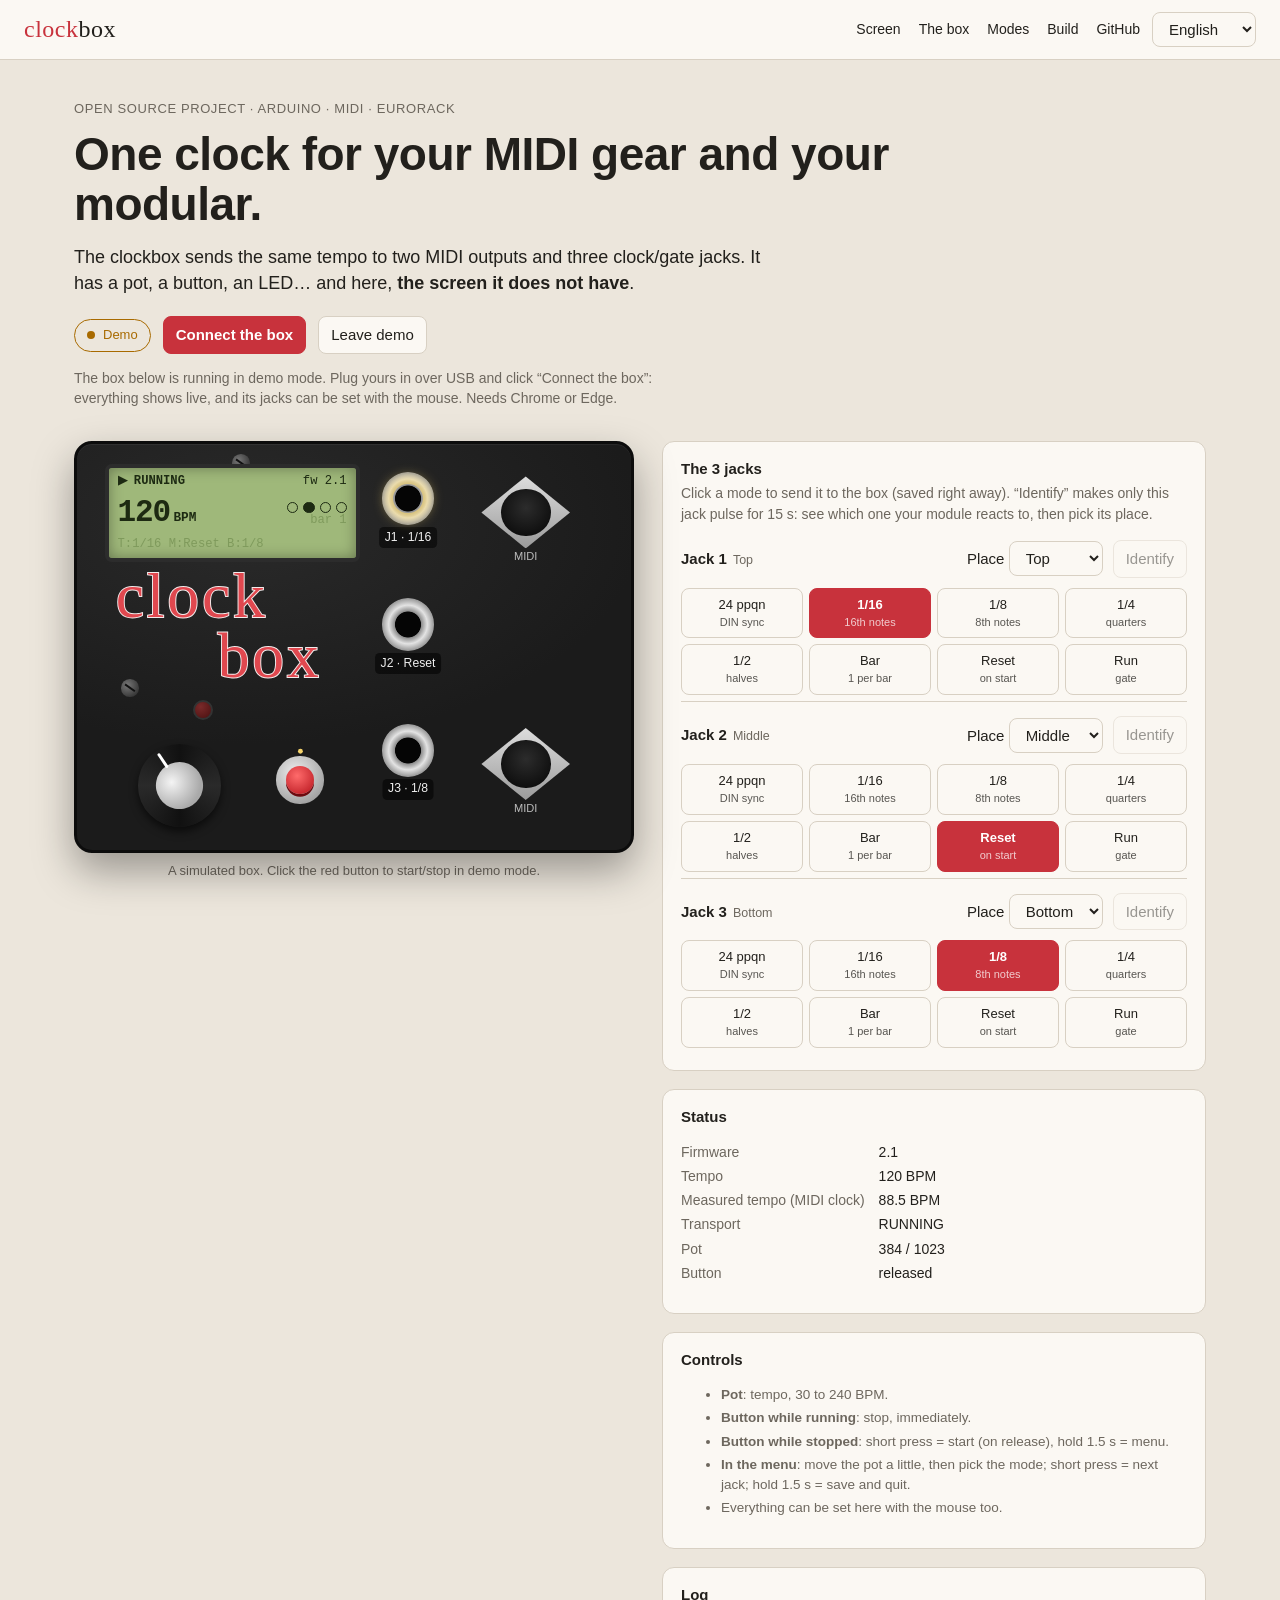
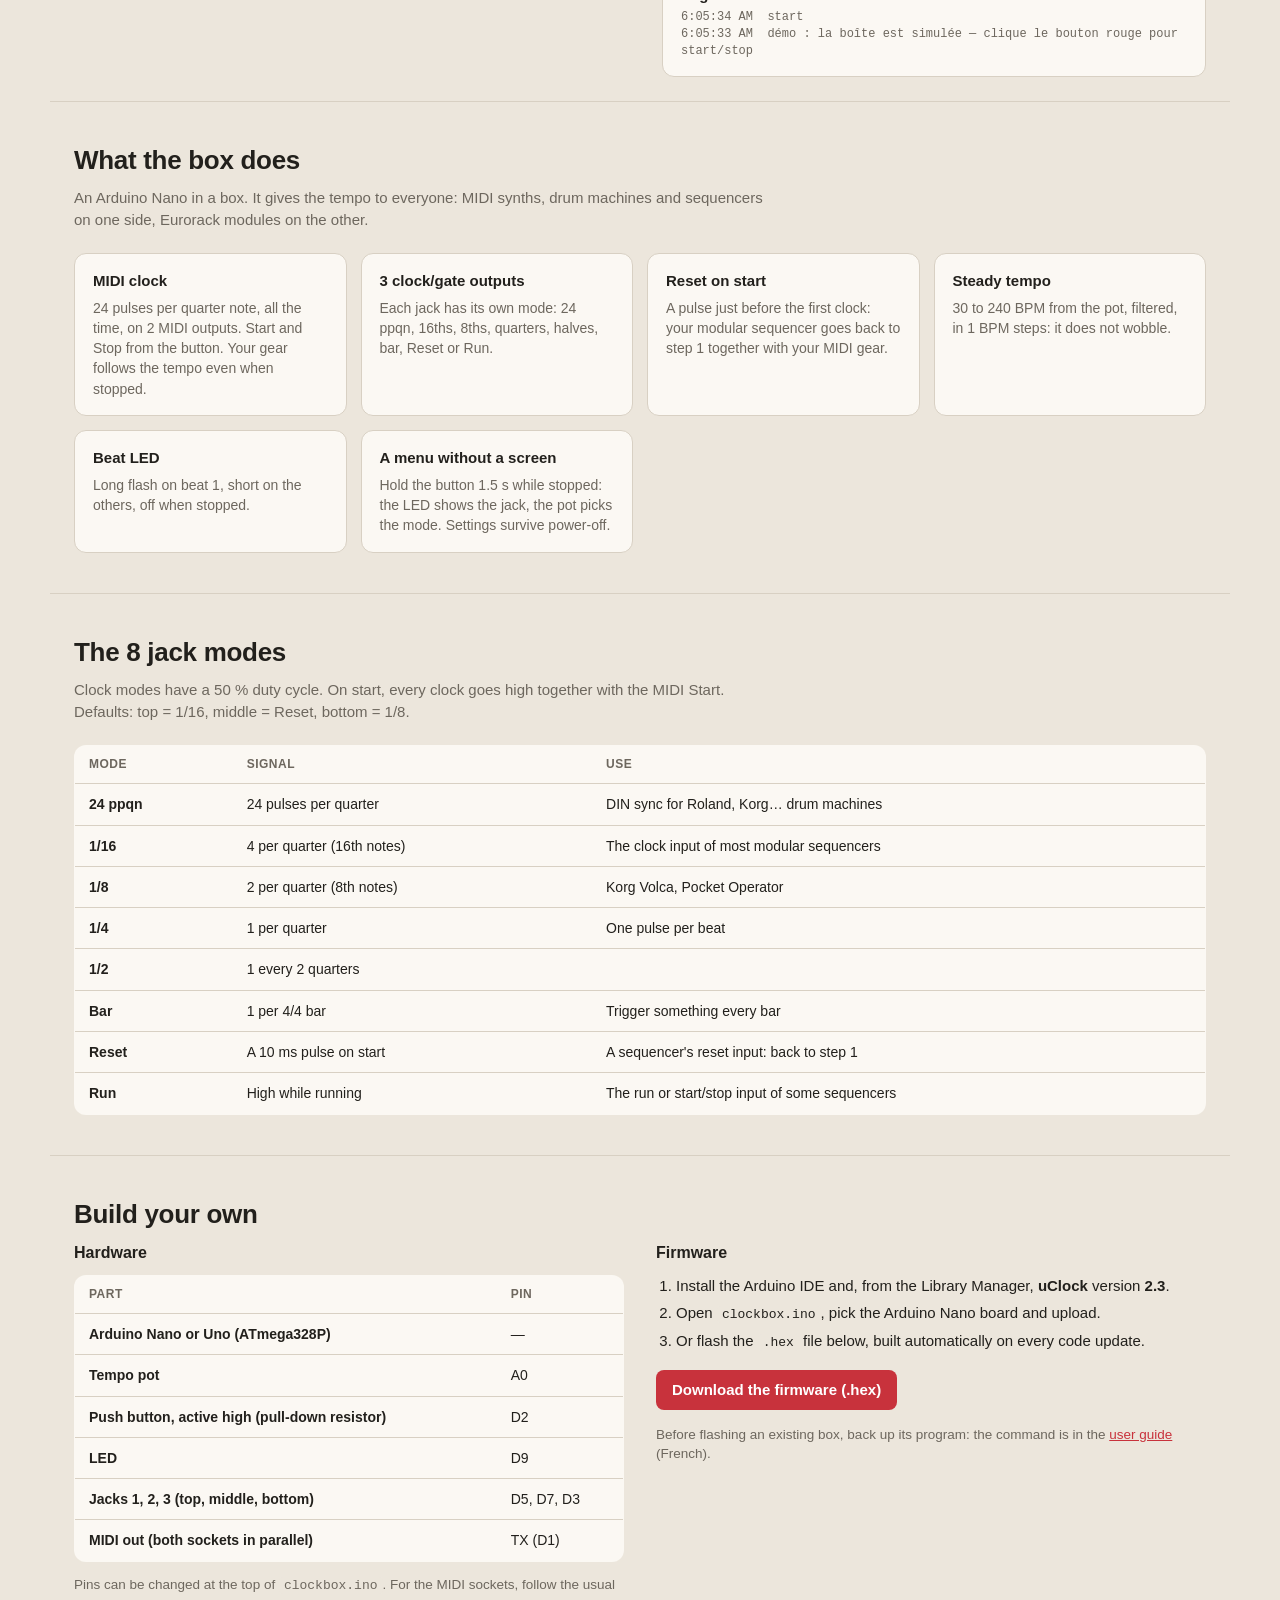
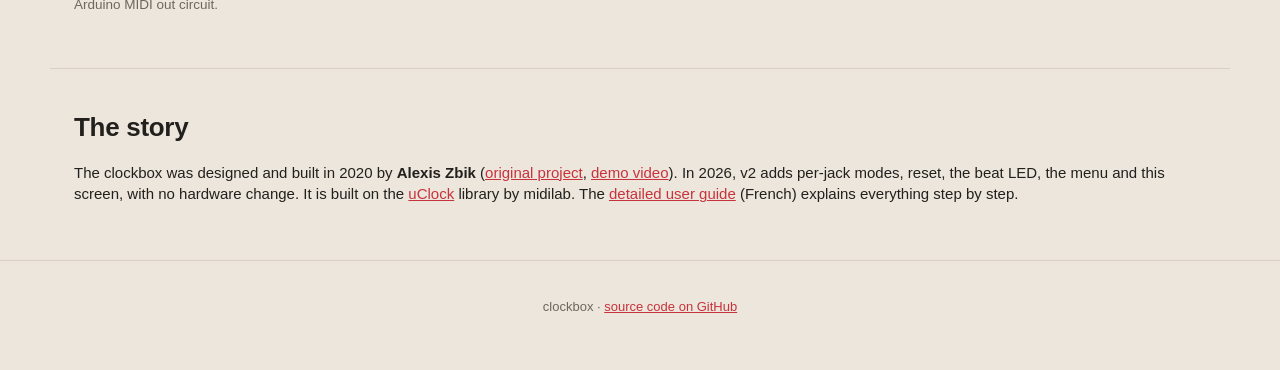
==== site/index.html @ 1b31d981 "Turn the screen into the project website (GitHub Pages) - site/: home page presenting the project wi" ====
<!doctype html>
<html lang="fr">
<head>
<meta charset="utf-8">
<meta name="viewport" content="width=device-width, initial-scale=1">
<title>clockbox — horloge MIDI et modulaire</title>
<meta name="description" content="La clockbox : une horloge Arduino open source pour synchroniser machines MIDI et synthés modulaires. Avec son écran dans le navigateur.">
<link rel="icon" href="data:image/svg+xml,%3Csvg xmlns='http://www.w3.org/2000/svg' viewBox='0 0 32 32'%3E%3Crect width='32' height='32' rx='7' fill='%231b1b1b'/%3E%3Ccircle cx='16' cy='16' r='7' fill='%23ff3b30'/%3E%3C/svg%3E">
<link rel="stylesheet" href="screen.css">
<link rel="stylesheet" href="site.css">
</head>
<body>

<header class="topbar">
  <a class="brand" href="#top">clock<span>box</span></a>
  <nav aria-label="sections">
    <a href="#screen" data-t="navScreen">L'écran</a>
    <a href="#about" data-t="navBox">La boîte</a>
    <a href="#modes" data-t="navModes">Les modes</a>
    <a href="#build" data-t="navBuild">Construire</a>
    <a href="https://github.com/Dr-John-8bits/clockbox" data-t="navCode">GitHub</a>
  </nav>
  <select id="lang" aria-label="Langue / language">
    <option value="fr">Français</option><option value="en">English</option>
  </select>
</header>

<section class="hero" id="top">
  <p class="kicker" data-t="kicker">Projet open source · Arduino · MIDI · Eurorack</p>
  <h1 data-t="heroTitle">Une horloge commune pour tes machines MIDI et ton modulaire.</h1>
  <p class="lead" data-t="heroLead"></p>
  <div class="actions">
    <span id="status" class="chip">—</span>
    <button id="connect" class="primary" data-t="connect">Connecter la boîte</button>
    <button id="demo" data-t="demo">Mode démo</button>
  </div>
  <p class="hint" data-t="heroHint"></p>
</section>

<main id="screen">
  <div id="noSerial" class="notice" hidden data-t="noSerial"></div>
  <div id="resetNote" class="notice" hidden data-t="resetNote"></div>

  <section aria-label="clockbox">
    <div class="box" id="box">
      <div class="screw" style="left:28%;top:2.5%"></div>
      <div class="screw" style="left:8%;top:58%"></div>
      <div class="lcd off" id="lcd" aria-live="polite"></div>
      <div class="title">clock<span>box</span></div>
      <div class="led" id="led" title="LED"></div>
      <div class="pot" id="pot"><div class="skirt"></div><div class="knob" id="knob"><div class="cap"></div></div><div class="hint" id="potHint"></div></div>
      <div class="btn" id="btn"><svg viewBox="0 0 40 40"><circle id="ring" cx="20" cy="20" r="18" stroke-dasharray="0 200"/></svg><i></i></div>
      <div class="jack" data-slot="0"><span class="tag"></span></div>
      <div class="jack" data-slot="1"><span class="tag"></span></div>
      <div class="jack" data-slot="2"><span class="tag"></span></div>
      <div class="din a"><div class="plate"></div><div class="hole"></div><span class="lbl">MIDI</span></div>
      <div class="din b"><div class="plate"></div><div class="hole"></div><span class="lbl">MIDI</span></div>
    </div>
    <p class="caption" data-t="boxCaption"></p>
  </section>

  <section class="panel">
    <div class="card">
      <h2 data-t="jacksTitle">Les 3 jacks</h2>
      <p data-t="jacksHelp"></p>
      <div id="jackRows"></div>
    </div>
    <div class="card">
      <h2 data-t="infoTitle">État</h2>
      <dl class="kv" id="info"></dl>
    </div>
    <div class="card">
      <h2 data-t="howTitle">Rappel des commandes</h2>
      <ul class="help" data-t="howList"></ul>
    </div>
    <div class="card">
      <h2 data-t="logTitle">Journal</h2>
      <div class="log" id="log"></div>
    </div>
  </section>
</main>

<section class="block" id="about">
  <h2 data-t="boxTitle">Ce que fait la boîte</h2>
  <p class="intro" data-t="boxIntro"></p>
  <div class="features" data-t="features"></div>
</section>

<section class="block" id="modes">
  <h2 data-t="modesTitle">Les 8 modes des jacks</h2>
  <p class="intro" data-t="modesIntro"></p>
  <div class="tablewrap"><table data-t="modesTable"></table></div>
</section>

<section class="block" id="build">
  <h2 data-t="buildTitle">Construire la tienne</h2>
  <div class="two">
    <div>
      <h3 data-t="hwTitle">Le matériel</h3>
      <div class="tablewrap"><table data-t="hwTable"></table></div>
      <p class="small" data-t="hwNote"></p>
    </div>
    <div>
      <h3 data-t="fwTitle">Le firmware</h3>
      <ol class="steps" data-t="fwSteps"></ol>
      <p><a class="button" href="firmware/clockbox.hex" download data-t="fwDownload">Télécharger le firmware (.hex)</a></p>
      <p class="small" data-t="fwNote"></p>
    </div>
  </div>
</section>

<section class="block" id="credits">
  <h2 data-t="creditsTitle">L'histoire</h2>
  <p data-t="credits"></p>
</section>

<footer class="foot">
  <p data-t="footer"></p>
</footer>

<script>
// Texts of the site around the screen (the screen's own texts are in screen.js)
window.SITE_T = {
  fr: {
    title: "clockbox — horloge MIDI et modulaire",
    navScreen: "L'écran", navBox: "La boîte", navModes: "Les modes", navBuild: "Construire", navCode: "GitHub",
    kicker: "Projet open source · Arduino · MIDI · Eurorack",
    heroTitle: "Une horloge commune pour tes machines MIDI et ton modulaire.",
    heroLead: "La clockbox envoie le même tempo à deux prises MIDI et à trois sorties clock/gate. Elle a un potard, un bouton, une LED… et ici, <b>l'écran qu'elle n'a pas</b>.",
    heroHint: "La boîte ci-dessous tourne en démo. Branche la tienne en USB et clique « Connecter la boîte » : tout s'affiche en direct, et ses jacks se règlent à la souris. Il faut Chrome ou Edge.",
    boxCaption: "Une boîte simulée. Clique le bouton rouge pour start/stop en démo.",
    boxTitle: "Ce que fait la boîte",
    boxIntro: "Un Arduino Nano dans un boîtier. Il donne le tempo à tout le monde : synthés, boîtes à rythme et séquenceurs MIDI d'un côté, modules Eurorack de l'autre.",
    features: `
      <div class="feat"><h3>Horloge MIDI</h3><p>24 impulsions par noire, en continu, sur 2 prises MIDI. Start et Stop au bouton. Tes machines suivent le tempo même à l'arrêt.</p></div>
      <div class="feat"><h3>3 sorties clock/gate</h3><p>Chaque jack a son mode : 24 ppqn, doubles croches, croches, noires, blanches, mesure, Reset ou Run.</p></div>
      <div class="feat"><h3>Reset au départ</h3><p>Une impulsion juste avant le premier coup d'horloge : ton séquenceur modulaire repart au pas 1 en même temps que tes machines MIDI.</p></div>
      <div class="feat"><h3>Tempo stable</h3><p>De 30 à 240 BPM au potard, filtré, par pas de 1 BPM : il ne tremble pas.</p></div>
      <div class="feat"><h3>LED de tempo</h3><p>Flash long sur le 1er temps, court sur les autres, éteinte à l'arrêt.</p></div>
      <div class="feat"><h3>Un menu sans écran</h3><p>Bouton tenu 1,5 s à l'arrêt : la LED indique le jack, le potard choisit le mode. Les réglages restent à l'extinction.</p></div>`,
    modesTitle: "Les 8 modes des jacks",
    modesIntro: "Les modes d'horloge ont un rapport cyclique de 50 %. Au Start, toutes les horloges montent en même temps que le Start MIDI. Réglage d'origine : haut = 1/16, milieu = Reset, bas = 1/8.",
    modesTable: `<thead><tr><th>Mode</th><th>Signal</th><th>Pour quoi faire</th></tr></thead><tbody>
      <tr><td>24 ppqn</td><td>24 impulsions par noire</td><td>Synchro DIN des boîtes à rythme Roland, Korg…</td></tr>
      <tr><td>1/16</td><td>4 par noire (doubles croches)</td><td>L'entrée clock de la plupart des séquenceurs modulaires</td></tr>
      <tr><td>1/8</td><td>2 par noire (croches)</td><td>Korg Volca, Pocket Operator</td></tr>
      <tr><td>1/4</td><td>1 par noire</td><td>Un battement par temps</td></tr>
      <tr><td>1/2</td><td>1 toutes les 2 noires</td><td></td></tr>
      <tr><td>Mesure</td><td>1 par mesure de 4 temps</td><td>Déclencher quelque chose à chaque mesure</td></tr>
      <tr><td>Reset</td><td>Une impulsion de 10 ms au Start</td><td>L'entrée reset d'un séquenceur : retour au pas 1</td></tr>
      <tr><td>Run</td><td>Haut tant que ça tourne</td><td>L'entrée run ou start/stop de certains séquenceurs</td></tr></tbody>`,
    buildTitle: "Construire la tienne",
    hwTitle: "Le matériel",
    hwTable: `<thead><tr><th>Élément</th><th>Broche</th></tr></thead><tbody>
      <tr><td>Arduino Nano ou Uno (ATmega328P)</td><td>—</td></tr>
      <tr><td>Potard de tempo</td><td>A0</td></tr>
      <tr><td>Bouton poussoir, actif à l'état haut (résistance de rappel à la masse)</td><td>D2</td></tr>
      <tr><td>LED</td><td>D9</td></tr>
      <tr><td>Jacks 1, 2, 3 (haut, milieu, bas)</td><td>D5, D7, D3</td></tr>
      <tr><td>Sortie MIDI (les 2 prises en parallèle)</td><td>TX (D1)</td></tr></tbody>`,
    hwNote: "Les broches se changent en haut de <code>clockbox.ino</code>. Pour les prises MIDI, suis le schéma classique de sortie MIDI d'un Arduino.",
    fwTitle: "Le firmware",
    fwSteps: `<li>Installe l'IDE Arduino et, dans le gestionnaire de bibliothèques, <b>uClock</b> en version <b>2.3</b>.</li>
      <li>Ouvre <code>clockbox.ino</code>, choisis la carte Arduino Nano et téléverse.</li>
      <li>Ou flashe directement le fichier <code>.hex</code> ci-dessous, compilé automatiquement à chaque mise à jour du code.</li>`,
    fwDownload: "Télécharger le firmware (.hex)",
    fwNote: "Avant de flasher une boîte existante, sauvegarde son programme : la commande est dans le <a href=\"https://github.com/Dr-John-8bits/clockbox/blob/master/MODE_D_EMPLOI.md\">mode d'emploi</a>.",
    creditsTitle: "L'histoire",
    credits: "La clockbox a été imaginée et construite en 2020 par <b>Alexis Zbik</b> (<a href=\"https://github.com/alexiszbik/clockbox\">projet original</a>, <a href=\"https://youtu.be/OYtPbgozCbE\">vidéo de présentation</a>). En 2026, la v2 ajoute les modes par jack, le reset, la LED de tempo, le menu et cet écran, sans toucher au matériel. Elle s'appuie sur la bibliothèque <a href=\"https://github.com/midilab/uClock\">uClock</a> de midilab. Le <a href=\"https://github.com/Dr-John-8bits/clockbox/blob/master/MODE_D_EMPLOI.md\">mode d'emploi détaillé</a> explique tout pas à pas.",
    footer: "clockbox · <a href=\"https://github.com/Dr-John-8bits/clockbox\">code source sur GitHub</a>",
  },
  en: {
    title: "clockbox — MIDI and modular clock",
    navScreen: "Screen", navBox: "The box", navModes: "Modes", navBuild: "Build", navCode: "GitHub",
    kicker: "Open source project · Arduino · MIDI · Eurorack",
    heroTitle: "One clock for your MIDI gear and your modular.",
    heroLead: "The clockbox sends the same tempo to two MIDI outputs and three clock/gate jacks. It has a pot, a button, an LED… and here, <b>the screen it does not have</b>.",
    heroHint: "The box below is running in demo mode. Plug yours in over USB and click “Connect the box”: everything shows live, and its jacks can be set with the mouse. Needs Chrome or Edge.",
    boxCaption: "A simulated box. Click the red button to start/stop in demo mode.",
    boxTitle: "What the box does",
    boxIntro: "An Arduino Nano in a box. It gives the tempo to everyone: MIDI synths, drum machines and sequencers on one side, Eurorack modules on the other.",
    features: `
      <div class="feat"><h3>MIDI clock</h3><p>24 pulses per quarter note, all the time, on 2 MIDI outputs. Start and Stop from the button. Your gear follows the tempo even when stopped.</p></div>
      <div class="feat"><h3>3 clock/gate outputs</h3><p>Each jack has its own mode: 24 ppqn, 16ths, 8ths, quarters, halves, bar, Reset or Run.</p></div>
      <div class="feat"><h3>Reset on start</h3><p>A pulse just before the first clock: your modular sequencer goes back to step 1 together with your MIDI gear.</p></div>
      <div class="feat"><h3>Steady tempo</h3><p>30 to 240 BPM from the pot, filtered, in 1 BPM steps: it does not wobble.</p></div>
      <div class="feat"><h3>Beat LED</h3><p>Long flash on beat 1, short on the others, off when stopped.</p></div>
      <div class="feat"><h3>A menu without a screen</h3><p>Hold the button 1.5 s while stopped: the LED shows the jack, the pot picks the mode. Settings survive power-off.</p></div>`,
    modesTitle: "The 8 jack modes",
    modesIntro: "Clock modes have a 50 % duty cycle. On start, every clock goes high together with the MIDI Start. Defaults: top = 1/16, middle = Reset, bottom = 1/8.",
    modesTable: `<thead><tr><th>Mode</th><th>Signal</th><th>Use</th></tr></thead><tbody>
      <tr><td>24 ppqn</td><td>24 pulses per quarter</td><td>DIN sync for Roland, Korg… drum machines</td></tr>
      <tr><td>1/16</td><td>4 per quarter (16th notes)</td><td>The clock input of most modular sequencers</td></tr>
      <tr><td>1/8</td><td>2 per quarter (8th notes)</td><td>Korg Volca, Pocket Operator</td></tr>
      <tr><td>1/4</td><td>1 per quarter</td><td>One pulse per beat</td></tr>
      <tr><td>1/2</td><td>1 every 2 quarters</td><td></td></tr>
      <tr><td>Bar</td><td>1 per 4/4 bar</td><td>Trigger something every bar</td></tr>
      <tr><td>Reset</td><td>A 10 ms pulse on start</td><td>A sequencer's reset input: back to step 1</td></tr>
      <tr><td>Run</td><td>High while running</td><td>The run or start/stop input of some sequencers</td></tr></tbody>`,
    buildTitle: "Build your own",
    hwTitle: "Hardware",
    hwTable: `<thead><tr><th>Part</th><th>Pin</th></tr></thead><tbody>
      <tr><td>Arduino Nano or Uno (ATmega328P)</td><td>—</td></tr>
      <tr><td>Tempo pot</td><td>A0</td></tr>
      <tr><td>Push button, active high (pull-down resistor)</td><td>D2</td></tr>
      <tr><td>LED</td><td>D9</td></tr>
      <tr><td>Jacks 1, 2, 3 (top, middle, bottom)</td><td>D5, D7, D3</td></tr>
      <tr><td>MIDI out (both sockets in parallel)</td><td>TX (D1)</td></tr></tbody>`,
    hwNote: "Pins can be changed at the top of <code>clockbox.ino</code>. For the MIDI sockets, follow the usual Arduino MIDI out circuit.",
    fwTitle: "Firmware",
    fwSteps: `<li>Install the Arduino IDE and, from the Library Manager, <b>uClock</b> version <b>2.3</b>.</li>
      <li>Open <code>clockbox.ino</code>, pick the Arduino Nano board and upload.</li>
      <li>Or flash the <code>.hex</code> file below, built automatically on every code update.</li>`,
    fwDownload: "Download the firmware (.hex)",
    fwNote: "Before flashing an existing box, back up its program: the command is in the <a href=\"https://github.com/Dr-John-8bits/clockbox/blob/master/MODE_D_EMPLOI.md\">user guide</a> (French).",
    creditsTitle: "The story",
    credits: "The clockbox was designed and built in 2020 by <b>Alexis Zbik</b> (<a href=\"https://github.com/alexiszbik/clockbox\">original project</a>, <a href=\"https://youtu.be/OYtPbgozCbE\">demo video</a>). In 2026, v2 adds per-jack modes, reset, the beat LED, the menu and this screen, with no hardware change. It is built on the <a href=\"https://github.com/midilab/uClock\">uClock</a> library by midilab. The <a href=\"https://github.com/Dr-John-8bits/clockbox/blob/master/MODE_D_EMPLOI.md\">detailed user guide</a> (French) explains everything step by step.",
    footer: "clockbox · <a href=\"https://github.com/Dr-John-8bits/clockbox\">source code on GitHub</a>",
  }
};
</script>
<script src="screen.js"></script>
</body>
</html>
---- site/screen.css ----
:root {
    --bg: #ece6dc;
    --surface: #fbf8f3;
    --text: #22201c;
    --muted: #6d675e;
    --line: #d8d0c3;
    --accent: #c8323c;
    --accent-soft: #f6dcdc;
    --ok: #2f7d4f;
    --warn: #a86a00;
    --box: #1b1b1b;
    --box-edge: #0c0c0c;
    --metal: #c9c9c9;
    --lcd-bg: #9fb87a;
    --lcd-ink: #1d2a12;
    --lcd-dim: #7f9a5c;
    --led-off: #4a1010;
    --led-on: #ff3b30;
  }
  @media (prefers-color-scheme: dark) {
    :root:not([data-theme="light"]) {
      --bg: #141414; --surface: #1e1e1e; --text: #ece9e4; --muted: #a29d94;
      --line: #34322f; --accent: #ff5a5f; --accent-soft: #3a1f21; --ok: #5cc98a; --warn: #e0a33a;
    }
  }
  :root[data-theme="dark"] {
    --bg: #141414; --surface: #1e1e1e; --text: #ece9e4; --muted: #a29d94;
    --line: #34322f; --accent: #ff5a5f; --accent-soft: #3a1f21; --ok: #5cc98a; --warn: #e0a33a;
  }
  * { box-sizing: border-box; }
  body {
    margin: 0; background: var(--bg); color: var(--text);
    font: 15px/1.45 -apple-system, BlinkMacSystemFont, "Segoe UI", Roboto, sans-serif;
  }
  header {
    display: flex; flex-wrap: wrap; align-items: center; gap: 12px;
    padding: 16px 24px; border-bottom: 1px solid var(--line); background: var(--surface);
  }
  header h1 { font-size: 18px; margin: 0 auto 0 0; letter-spacing: .2px; }
  .chip {
    display: inline-flex; align-items: center; gap: 8px; padding: 6px 12px;
    border-radius: 999px; border: 1px solid var(--line); font-size: 13px; color: var(--muted);
  }
  .chip::before { content: ""; width: 8px; height: 8px; border-radius: 50%; background: var(--muted); }
  .chip.ok { color: var(--ok); border-color: var(--ok); } .chip.ok::before { background: var(--ok); }
  .chip.wait { color: var(--warn); border-color: var(--warn); } .chip.wait::before { background: var(--warn); }
  button, select {
    font: inherit; color: inherit; background: var(--surface);
    border: 1px solid var(--line); border-radius: 8px; padding: 7px 12px; cursor: pointer;
  }
  button:hover:not(:disabled), select:hover:not(:disabled) { border-color: var(--muted); }
  button:disabled, select:disabled { opacity: .45; cursor: not-allowed; }
  button.primary { background: var(--accent); border-color: var(--accent); color: #fff; font-weight: 600; }
  button:focus-visible, select:focus-visible { outline: 2px solid var(--accent); outline-offset: 2px; }
  main {
    display: grid; grid-template-columns: minmax(0, 560px) minmax(0, 1fr); gap: 28px;
    max-width: 1180px; margin: 0 auto; padding: 24px;
  }
  @media (max-width: 920px) { main { grid-template-columns: 1fr; padding: 16px; } }
  .notice {
    grid-column: 1 / -1; padding: 12px 16px; border-radius: 10px;
    background: var(--accent-soft); border: 1px solid var(--accent); font-size: 14px;
  }
  .notice[hidden] { display: none; }

  /* ---------------------------------------------------------- the box -- */
  .box {
    position: relative; aspect-ratio: 1.36; width: 100%;
    background: radial-gradient(120% 90% at 30% 20%, #2a2a2a, var(--box) 60%);
    border-radius: 18px; border: 3px solid var(--box-edge);
    box-shadow: 0 18px 40px rgba(0,0,0,.35), inset 0 1px 0 rgba(255,255,255,.06);
    container-type: inline-size;
  }
  .screw { position: absolute; width: 3.2cqw; height: 3.2cqw; border-radius: 50%;
    background: radial-gradient(circle at 35% 35%, #777, #222); }
  .screw::after { content: ""; position: absolute; inset: 45% 15%; background: #111; transform: rotate(35deg); }
  .title {
    position: absolute; left: 7%; top: 30%; width: 46%;
    font-family: "Marker Felt", "Chalkboard SE", "Comic Sans MS", cursive;
    color: #e0484f; font-size: 11.5cqw; line-height: .95; text-align: left;
    -webkit-text-stroke: .35cqw #f2ecec; paint-order: stroke fill; letter-spacing: .5cqw;
    pointer-events: none;
  }
  .title span { display: block; padding-left: 40%; }

  .lcd {
    position: absolute; left: 5%; top: 5%; width: 46%; height: 24%;
    background: var(--lcd-bg); border-radius: 1.2cqw; border: .9cqw solid #2c2c2c;
    box-shadow: inset 0 0 2.5cqw rgba(0,0,0,.35);
    color: var(--lcd-ink); padding: 1cqw 1.6cqw;
    font-family: "SF Mono", Menlo, Consolas, monospace; font-size: 2.2cqw; line-height: 1.25;
    display: flex; flex-direction: column; justify-content: space-between; overflow: hidden;
  }
  .lcd .row { display: flex; justify-content: space-between; gap: 1cqw; white-space: nowrap; }
  .lcd .bpm { font-size: 5.6cqw; font-weight: 700; line-height: 1; letter-spacing: -.2cqw; }
  .lcd .bpm small { font-size: 2.3cqw; font-weight: 600; letter-spacing: 0; margin-left: .6cqw; }
  .lcd .dim { color: var(--lcd-dim); }
  .lcd .beats { display: flex; gap: .9cqw; align-items: center; }
  .lcd .beat { width: 2cqw; height: 2cqw; border-radius: 50%; border: .3cqw solid var(--lcd-ink); }
  .lcd .beat.on { background: var(--lcd-ink); }
  .lcd .modes { display: grid; grid-template-columns: repeat(4, 1fr); gap: .2cqw .6cqw; font-size: 1.95cqw; }
  .lcd .modes span { padding: 0 .4cqw; border-radius: .4cqw; white-space: nowrap; overflow: hidden; }
  .lcd .row span { overflow: hidden; text-overflow: ellipsis; }
  .lcd .modes span.sel { background: var(--lcd-ink); color: var(--lcd-bg); }
  .lcd .modes span.aim { outline: .3cqw dashed var(--lcd-ink); }
  .lcd .bar { height: 1cqw; background: var(--lcd-dim); border-radius: .5cqw; overflow: hidden; }
  .lcd .bar i { display: block; height: 100%; background: var(--lcd-ink); width: 0; }
  .lcd.off { background: #6e7a5e; color: #4b5640; }

  .led {
    position: absolute; left: 21%; top: 63%; width: 3.6cqw; height: 3.6cqw; border-radius: 50%;
    background: radial-gradient(circle at 35% 30%, #7a2a2a, var(--led-off)); border: .4cqw solid #333;
    transition: background 40ms, box-shadow 40ms;
  }
  .led.on { background: radial-gradient(circle at 35% 30%, #ffb0a8, var(--led-on));
    box-shadow: 0 0 3cqw 1cqw rgba(255,59,48,.55); }

  .pot { position: absolute; left: 11%; top: 74%; width: 15cqw; height: 15cqw; }
  .pot .skirt { position: absolute; inset: 0; border-radius: 50%;
    background: conic-gradient(from 0deg, #111, #2a2a2a, #111, #2a2a2a, #111); box-shadow: 0 .8cqw 1.5cqw rgba(0,0,0,.6); }
  .pot .cap { position: absolute; inset: 22%; border-radius: 50%;
    background: radial-gradient(circle at 40% 35%, #f4f4f4, #a9a9a9 70%); }
  .pot .knob { position: absolute; inset: 0; transition: transform 60ms linear; }
  .pot .knob::after { content: ""; position: absolute; left: 48%; top: 4%; width: 4%; height: 20%; background: #fff; border-radius: 1cqw; }
  .pot .hint { position: absolute; left: 50%; top: 100%; transform: translateX(-50%); margin-top: .6cqw;
    font-size: 2.2cqw; color: #f5d36b; white-space: nowrap; }

  .btn {
    position: absolute; left: 36%; top: 77%; width: 8.5cqw; height: 8.5cqw; border-radius: 50%;
    background: radial-gradient(circle at 40% 35%, #eee, #8a8a8a); display: grid; place-items: center;
  }
  .btn i { width: 60%; height: 60%; border-radius: 50%; background: radial-gradient(circle at 40% 35%, #ff6b6b, #b5121b);
    box-shadow: 0 .5cqw 0 #6d0b10; transition: transform 50ms, box-shadow 50ms; }
  .btn.down i { transform: translateY(.45cqw); box-shadow: 0 .05cqw 0 #6d0b10; }
  .btn svg { position: absolute; inset: -1.6cqw; width: calc(100% + 3.2cqw); height: calc(100% + 3.2cqw); transform: rotate(-90deg); }
  .btn svg circle { fill: none; stroke: #f5d36b; stroke-width: 3; stroke-linecap: round; }

  .jack { position: absolute; left: 55%; width: 9.5cqw; height: 9.5cqw; border-radius: 50%;
    background: radial-gradient(circle, #050505 34%, #8e8e8e 36%, #e3e3e3 52%, #9a9a9a 70%, #5a5a5a 72%); }
  .jack::after { content: ""; position: absolute; inset: 22%; border-radius: 50%; box-shadow: 0 0 0 0 transparent; transition: box-shadow 40ms; }
  .jack.on::after { box-shadow: 0 0 2.4cqw 1.1cqw rgba(245,211,107,.85); }
  .jack.ident { outline: .5cqw dashed #f5d36b; outline-offset: 1cqw; }
  .jack .tag { position: absolute; left: 50%; top: 104%; transform: translateX(-50%);
    font-size: 2.2cqw; color: #eee; background: rgba(0,0,0,.55); padding: .3cqw 1cqw; border-radius: .8cqw; white-space: nowrap; }
  .jack[data-slot="0"] { top: 7%; } .jack[data-slot="1"] { top: 38%; } .jack[data-slot="2"] { top: 69%; }

  .din { position: absolute; left: 73%; width: 16cqw; height: 13cqw; }
  .din .plate { position: absolute; inset: 0; border-radius: 50% / 50%; background: linear-gradient(#ddd, #9b9b9b); clip-path: polygon(50% 0, 100% 50%, 50% 100%, 0 50%); }
  .din .hole { position: absolute; inset: 17% 22%; border-radius: 50%; background: radial-gradient(circle at 50% 40%, #2c2c2c, #050505); }
  .din .lbl { position: absolute; left: 50%; top: 100%; transform: translateX(-50%); font-size: 2cqw; color: #bbb; white-space: nowrap; }
  .din.a { top: 8%; } .din.b { top: 70%; }
  .din.act .hole { box-shadow: 0 0 1.4cqw .3cqw rgba(120,200,255,.6); }

  /* -------------------------------------------------------- the panel -- */
  .panel { display: flex; flex-direction: column; gap: 18px; min-width: 0; }
  .card { background: var(--surface); border: 1px solid var(--line); border-radius: 12px; padding: 16px 18px; }
  .card h2 { font-size: 15px; margin: 0 0 4px; }
  .card p { margin: 0 0 12px; color: var(--muted); font-size: 14px; }
  .jackrow { border-top: 1px solid var(--line); padding: 14px 0 6px; }
  .jackrow:first-of-type { border-top: 0; padding-top: 4px; }
  .jackrow .head { display: flex; flex-wrap: wrap; align-items: center; gap: 10px; margin-bottom: 10px; }
  .jackrow .name { font-weight: 650; margin-right: auto; }
  .jackrow .name small { color: var(--muted); font-weight: 400; margin-left: 6px; }
  .seg { display: grid; grid-template-columns: repeat(4, minmax(0, 1fr)); gap: 6px; }
  .seg button { padding: 7px 4px; font-size: 13px; text-align: center; }
  .seg button[aria-pressed="true"] { background: var(--accent); border-color: var(--accent); color: #fff; font-weight: 600; }
  .seg button .d { display: block; font-size: 11px; opacity: .75; font-weight: 400; }
  .ident-on { border-color: var(--warn) !important; color: var(--warn) !important; }
  .help { font-size: 13.5px; color: var(--muted); }
  .help li { margin: 4px 0; }
  .kv { display: grid; grid-template-columns: auto 1fr; gap: 4px 14px; font-size: 14px; }
  .kv dt { color: var(--muted); } .kv dd { margin: 0; font-variant-numeric: tabular-nums; }
  .log { font: 12px/1.4 "SF Mono", Menlo, monospace; color: var(--muted); max-height: 110px; overflow: auto; white-space: pre-wrap; }
---- site/site.css ----
/* Page around the screen. Colors come from screen.css. */
html { scroll-behavior: smooth; scroll-padding-top: 72px; }
a { color: var(--accent); }
code { font: 13px "SF Mono", Menlo, Consolas, monospace; background: var(--bg); padding: 1px 5px; border-radius: 4px; }

.topbar { position: sticky; top: 0; z-index: 10; padding: 12px 24px; }
.topbar .brand {
  font-family: "Marker Felt", "Chalkboard SE", "Comic Sans MS", cursive; font-size: 24px;
  color: var(--accent); text-decoration: none; margin-right: auto; letter-spacing: .5px;
}
.topbar .brand span { color: var(--text); }
.topbar nav { display: flex; flex-wrap: wrap; gap: 4px 18px; }
.topbar nav a { color: var(--text); text-decoration: none; font-size: 14px; }
.topbar nav a:hover { color: var(--accent); }
@media (max-width: 640px) { .topbar nav { display: none; } }

.hero { max-width: 1180px; margin: 0 auto; padding: 40px 24px 8px; }
.hero .kicker { margin: 0 0 10px; font-size: 13px; letter-spacing: .6px; text-transform: uppercase; color: var(--muted); }
.hero h1 { font-size: clamp(28px, 4.2vw, 46px); line-height: 1.1; margin: 0 0 14px; max-width: 18em; letter-spacing: -.5px; }
.hero .lead { font-size: 18px; max-width: 40em; margin: 0 0 20px; }
.hero .actions { display: flex; flex-wrap: wrap; align-items: center; gap: 12px; }
.hero .hint { color: var(--muted); font-size: 14px; max-width: 46em; margin: 14px 0 0; }
@media (max-width: 920px) { .hero { padding: 28px 16px 4px; } }

.caption { color: var(--muted); font-size: 13px; text-align: center; margin: 10px 0 0; }

.block { max-width: 1180px; margin: 0 auto; padding: 40px 24px; border-top: 1px solid var(--line); }
.block h2 { font-size: 26px; margin: 0 0 8px; letter-spacing: -.3px; }
.block h3 { font-size: 16px; margin: 0 0 10px; }
.block .intro { color: var(--muted); max-width: 46em; margin: 0 0 22px; }
@media (max-width: 920px) { .block { padding: 32px 16px; } }

.features { display: grid; grid-template-columns: repeat(auto-fit, minmax(240px, 1fr)); gap: 14px; }
.feat { background: var(--surface); border: 1px solid var(--line); border-radius: 12px; padding: 16px 18px; }
.feat h3 { margin: 0 0 6px; font-size: 15px; }
.feat p { margin: 0; color: var(--muted); font-size: 14px; }

.tablewrap { overflow-x: auto; }
.block table { border-collapse: collapse; width: 100%; background: var(--surface); border: 1px solid var(--line); border-radius: 12px; overflow: hidden; font-size: 14px; }
.block th, .block td { text-align: left; padding: 10px 14px; border-bottom: 1px solid var(--line); vertical-align: top; }
.block th { font-size: 12px; text-transform: uppercase; letter-spacing: .5px; color: var(--muted); }
.block tr:last-child td { border-bottom: 0; }
.block td:first-child { font-weight: 600; white-space: nowrap; }

.two { display: grid; grid-template-columns: 1fr 1fr; gap: 32px; }
@media (max-width: 920px) { .two { grid-template-columns: 1fr; } }
.steps { padding-left: 20px; margin: 0 0 18px; }
.steps li { margin: 6px 0; }
.small { font-size: 13.5px; color: var(--muted); }
.button {
  display: inline-block; background: var(--accent); color: #fff; text-decoration: none; font-weight: 600;
  padding: 9px 16px; border-radius: 8px;
}
.button:hover { filter: brightness(1.08); }

.foot { border-top: 1px solid var(--line); text-align: center; color: var(--muted); font-size: 13px; padding: 24px 16px 40px; }
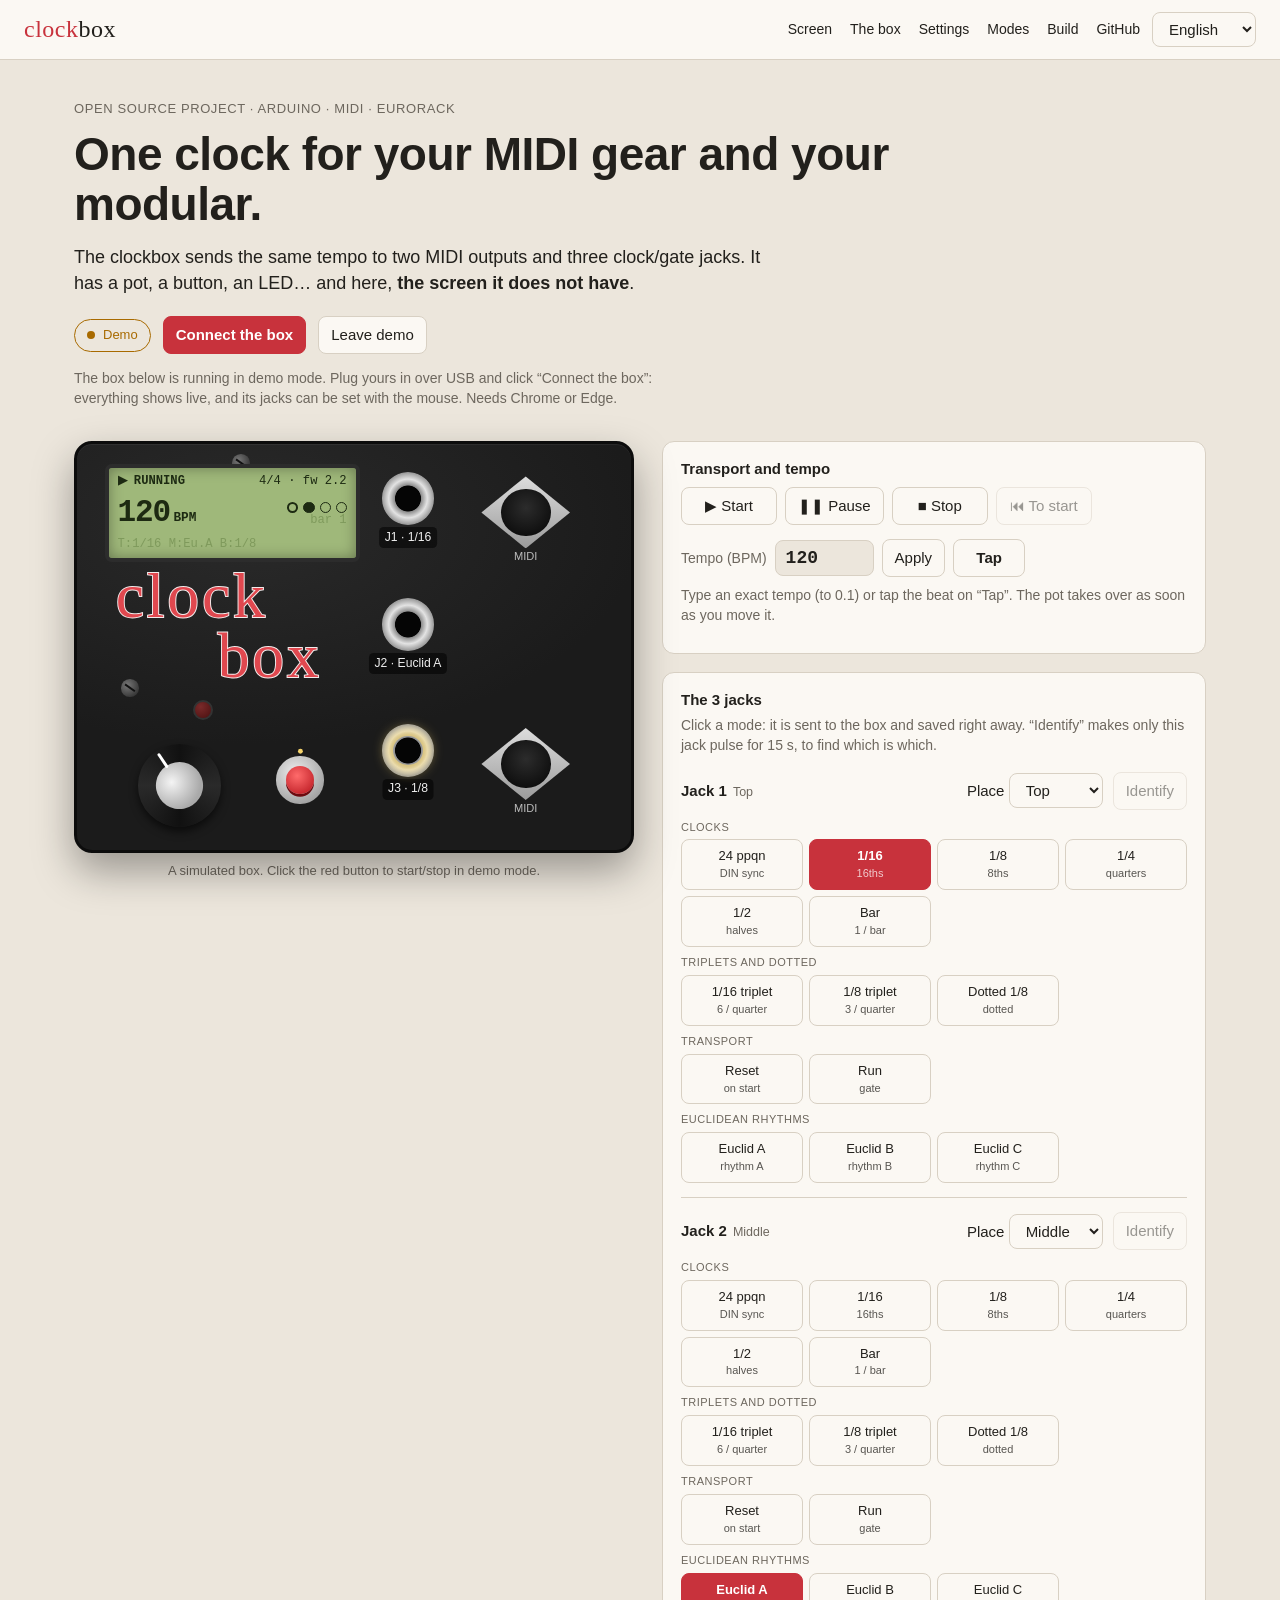
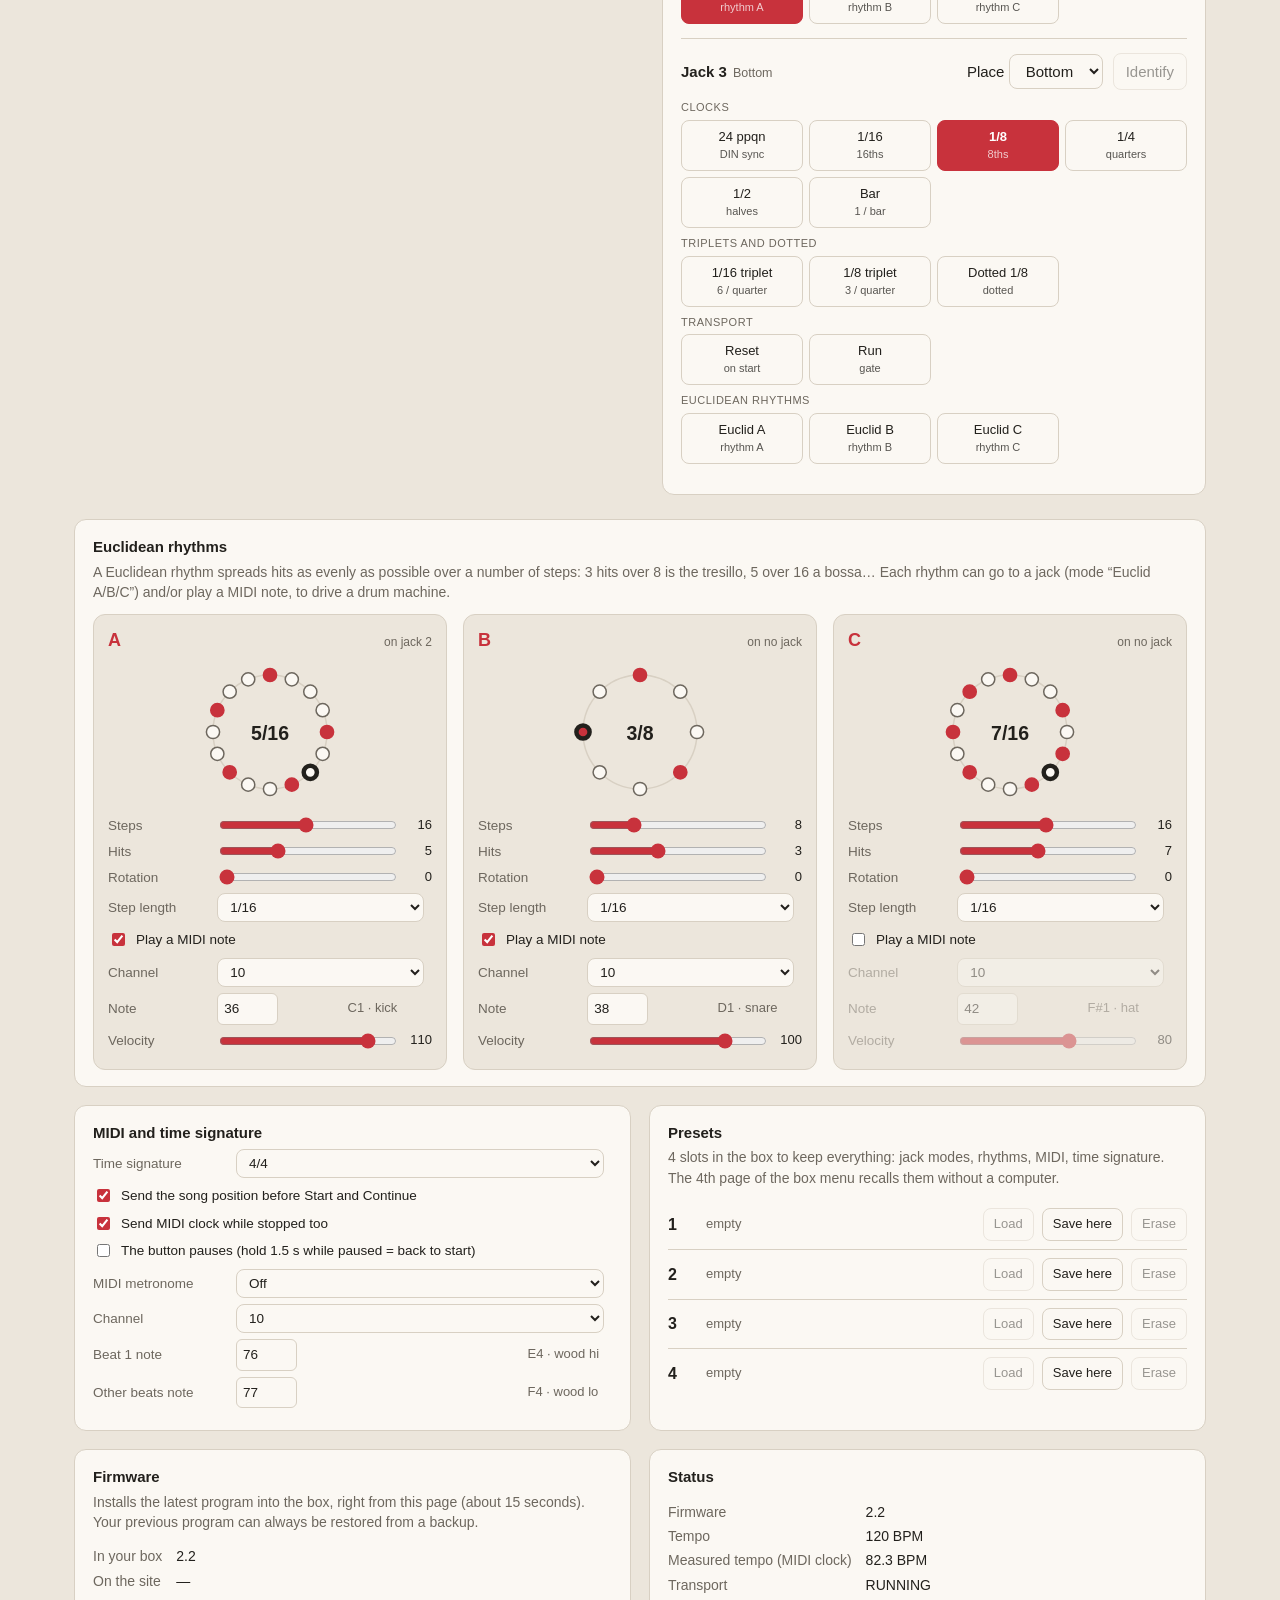
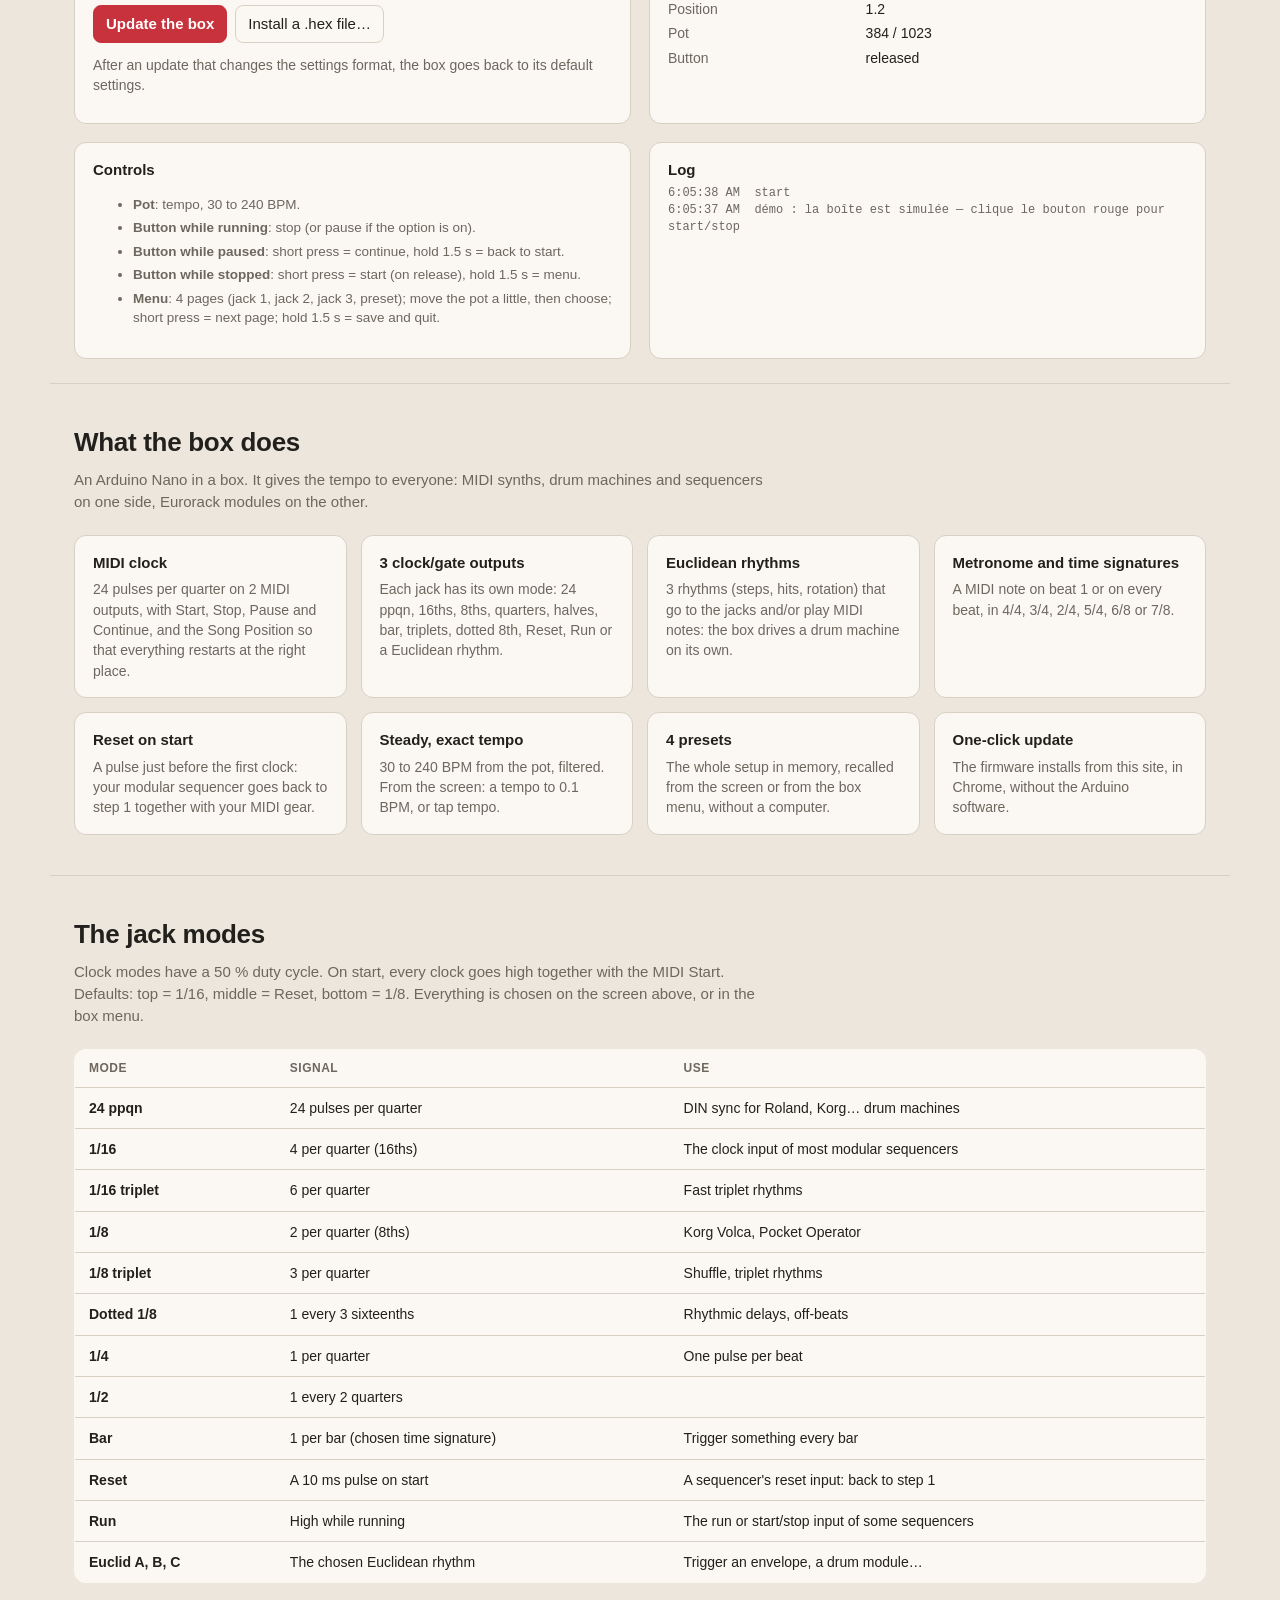
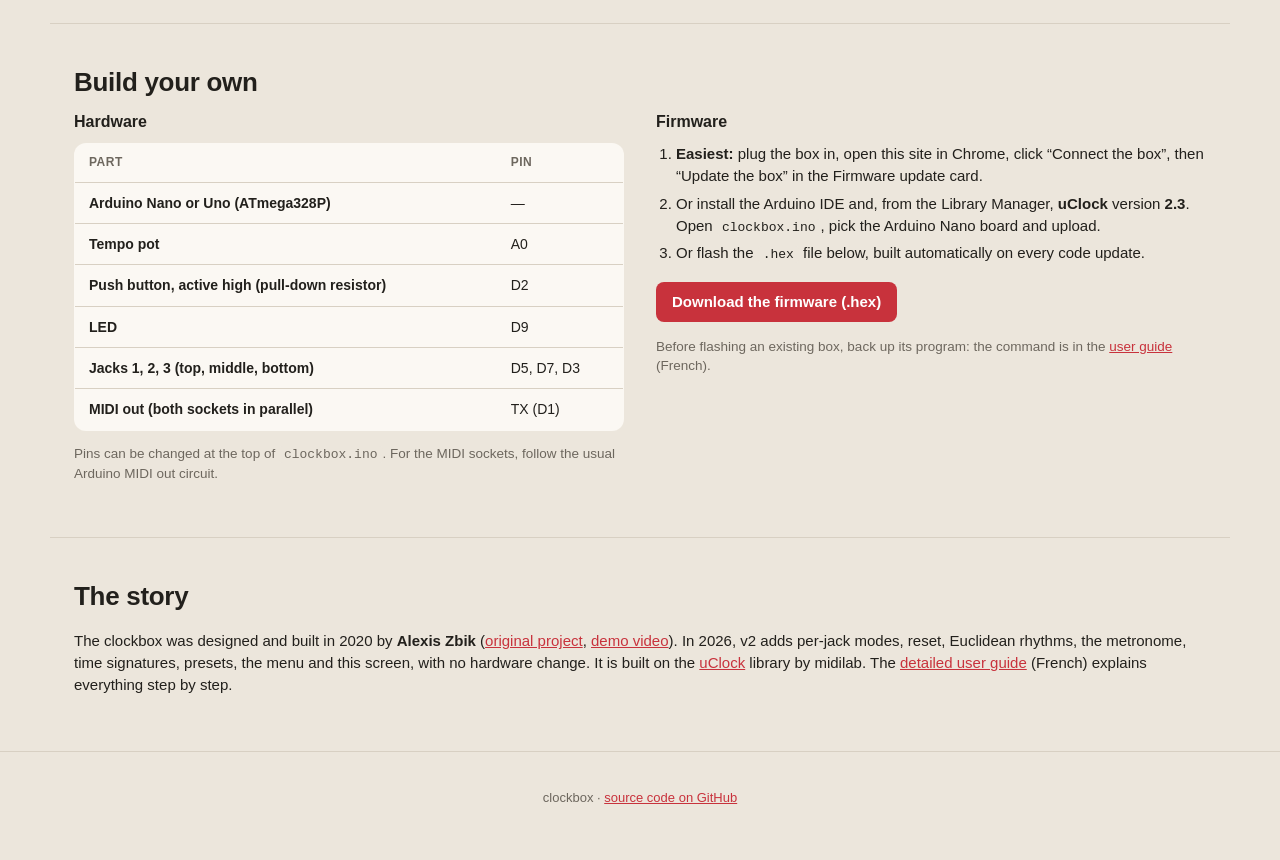
==== commit e69dd4f5: "Screen and site for firmware 2.2, firmware update from the browser - Screen: transport buttons (star" ====
--- a/site/index.html
+++ b/site/index.html
@@ -6,8 +6,8 @@
 <title>clockbox — horloge MIDI et modulaire</title>
 <meta name="description" content="La clockbox : une horloge Arduino open source pour synchroniser machines MIDI et synthés modulaires. Avec son écran dans le navigateur.">
 <link rel="icon" href="data:image/svg+xml,%3Csvg xmlns='http://www.w3.org/2000/svg' viewBox='0 0 32 32'%3E%3Crect width='32' height='32' rx='7' fill='%231b1b1b'/%3E%3Ccircle cx='16' cy='16' r='7' fill='%23ff3b30'/%3E%3C/svg%3E">
-<link rel="stylesheet" href="screen.css">
-<link rel="stylesheet" href="site.css">
+<link rel="stylesheet" href="screen.css?v=2.2">
+<link rel="stylesheet" href="site.css?v=2.2">
 </head>
 <body>
 
@@ -16,6 +16,7 @@
   <nav aria-label="sections">
     <a href="#screen" data-t="navScreen">L'écran</a>
     <a href="#about" data-t="navBox">La boîte</a>
+    <a href="#settings" data-t="navSettings">Réglages</a>
     <a href="#modes" data-t="navModes">Les modes</a>
     <a href="#build" data-t="navBuild">Construire</a>
     <a href="https://github.com/Dr-John-8bits/clockbox" data-t="navCode">GitHub</a>
@@ -61,24 +62,65 @@
 
   <section class="panel">
     <div class="card">
+      <h2 data-t="transportTitle">Transport et tempo</h2>
+      <div class="tbtns" id="transportBtns"></div>
+      <div class="tempo">
+        <label for="tempoInput" data-t="tempoLabel">Tempo (BPM)</label>
+        <input id="tempoInput" type="text" inputmode="decimal" size="6" autocomplete="off">
+        <button id="tempoSet" data-t="tempoSet">Appliquer</button>
+        <button id="tap" class="tap" data-t="tap">Tap</button>
+      </div>
+      <p class="small" data-t="tempoHelp"></p>
+    </div>
+    <div class="card">
       <h2 data-t="jacksTitle">Les 3 jacks</h2>
       <p data-t="jacksHelp"></p>
       <div id="jackRows"></div>
     </div>
-    <div class="card">
-      <h2 data-t="infoTitle">État</h2>
-      <dl class="kv" id="info"></dl>
-    </div>
-    <div class="card">
-      <h2 data-t="howTitle">Rappel des commandes</h2>
-      <ul class="help" data-t="howList"></ul>
-    </div>
-    <div class="card">
-      <h2 data-t="logTitle">Journal</h2>
-      <div class="log" id="log"></div>
-    </div>
   </section>
 </main>
+
+<section class="settings" id="settings">
+  <div id="oldFw" class="notice" hidden></div>
+  <div class="card wide needs-config">
+    <h2 data-t="euclidTitle">Rythmes euclidiens</h2>
+    <p data-t="euclidHelp"></p>
+    <div class="euclids" id="euclids"></div>
+  </div>
+  <div class="card needs-config">
+    <h2 data-t="midiTitle">MIDI et mesure</h2>
+    <div id="midiFields" class="fields"></div>
+  </div>
+  <div class="card needs-config">
+    <h2 data-t="presetsTitle">Préréglages</h2>
+    <p data-t="presetsHelp"></p>
+    <div id="presets"></div>
+  </div>
+  <div class="card">
+    <h2 data-t="fwTitle">Mise à jour du firmware</h2>
+    <p data-t="fwHelp"></p>
+    <dl class="kv" id="fwVersions"></dl>
+    <div class="fwbtns">
+      <button id="fwUpdate" class="primary" data-t="fwUpdate">Mettre à jour la boîte</button>
+      <button id="fwFileBtn" data-t="fwFile">Installer un fichier .hex…</button>
+      <input id="fwFile" type="file" accept=".hex" hidden>
+    </div>
+    <div id="fwProgress" hidden><div class="pbar"><i id="fwBar"></i></div><p class="small" id="fwMsg"></p></div>
+    <p class="small" data-t="fwSettings"></p>
+  </div>
+  <div class="card">
+    <h2 data-t="infoTitle">État</h2>
+    <dl class="kv" id="info"></dl>
+  </div>
+  <div class="card">
+    <h2 data-t="howTitle">Rappel des commandes</h2>
+    <ul class="help" data-t="howList"></ul>
+  </div>
+  <div class="card">
+    <h2 data-t="logTitle">Journal</h2>
+    <div class="log" id="log"></div>
+  </div>
+</section>
 
 <section class="block" id="about">
   <h2 data-t="boxTitle">Ce que fait la boîte</h2>
@@ -87,7 +129,7 @@
 </section>
 
 <section class="block" id="modes">
-  <h2 data-t="modesTitle">Les 8 modes des jacks</h2>
+  <h2 data-t="modesTitle">Les modes des jacks</h2>
   <p class="intro" data-t="modesIntro"></p>
   <div class="tablewrap"><table data-t="modesTable"></table></div>
 </section>
@@ -123,7 +165,7 @@
 window.SITE_T = {
   fr: {
     title: "clockbox — horloge MIDI et modulaire",
-    navScreen: "L'écran", navBox: "La boîte", navModes: "Les modes", navBuild: "Construire", navCode: "GitHub",
+    navScreen: "L'écran", navSettings: "Réglages", navBox: "La boîte", navModes: "Les modes", navBuild: "Construire", navCode: "GitHub",
     kicker: "Projet open source · Arduino · MIDI · Eurorack",
     heroTitle: "Une horloge commune pour tes machines MIDI et ton modulaire.",
     heroLead: "La clockbox envoie le même tempo à deux prises MIDI et à trois sorties clock/gate. Elle a un potard, un bouton, une LED… et ici, <b>l'écran qu'elle n'a pas</b>.",
@@ -132,23 +174,29 @@
     boxTitle: "Ce que fait la boîte",
     boxIntro: "Un Arduino Nano dans un boîtier. Il donne le tempo à tout le monde : synthés, boîtes à rythme et séquenceurs MIDI d'un côté, modules Eurorack de l'autre.",
     features: `
-      <div class="feat"><h3>Horloge MIDI</h3><p>24 impulsions par noire, en continu, sur 2 prises MIDI. Start et Stop au bouton. Tes machines suivent le tempo même à l'arrêt.</p></div>
-      <div class="feat"><h3>3 sorties clock/gate</h3><p>Chaque jack a son mode : 24 ppqn, doubles croches, croches, noires, blanches, mesure, Reset ou Run.</p></div>
+      <div class="feat"><h3>Horloge MIDI</h3><p>24 impulsions par noire sur 2 prises MIDI, avec Start, Stop, Pause et Reprendre, et la position de départ (Song Position) pour que tout reparte au bon endroit.</p></div>
+      <div class="feat"><h3>3 sorties clock/gate</h3><p>Chaque jack a son mode : 24 ppqn, doubles croches, croches, noires, blanches, mesure, triolets, croche pointée, Reset, Run ou rythme euclidien.</p></div>
+      <div class="feat"><h3>Rythmes euclidiens</h3><p>3 rythmes (pas, coups, rotation) qui sortent sur les jacks et/ou jouent des notes MIDI : la boîte pilote une boîte à rythme toute seule.</p></div>
+      <div class="feat"><h3>Métronome et mesures</h3><p>Une note MIDI sur le 1er temps ou sur chaque temps, en 4/4, 3/4, 2/4, 5/4, 6/8 ou 7/8.</p></div>
       <div class="feat"><h3>Reset au départ</h3><p>Une impulsion juste avant le premier coup d'horloge : ton séquenceur modulaire repart au pas 1 en même temps que tes machines MIDI.</p></div>
-      <div class="feat"><h3>Tempo stable</h3><p>De 30 à 240 BPM au potard, filtré, par pas de 1 BPM : il ne tremble pas.</p></div>
-      <div class="feat"><h3>LED de tempo</h3><p>Flash long sur le 1er temps, court sur les autres, éteinte à l'arrêt.</p></div>
-      <div class="feat"><h3>Un menu sans écran</h3><p>Bouton tenu 1,5 s à l'arrêt : la LED indique le jack, le potard choisit le mode. Les réglages restent à l'extinction.</p></div>`,
-    modesTitle: "Les 8 modes des jacks",
-    modesIntro: "Les modes d'horloge ont un rapport cyclique de 50 %. Au Start, toutes les horloges montent en même temps que le Start MIDI. Réglage d'origine : haut = 1/16, milieu = Reset, bas = 1/8.",
+      <div class="feat"><h3>Tempo stable et précis</h3><p>De 30 à 240 BPM au potard, filtré. Depuis l'écran : un tempo au dixième près, ou le tap tempo.</p></div>
+      <div class="feat"><h3>4 préréglages</h3><p>Toute la configuration en mémoire, rappelable depuis l'écran ou depuis le menu de la boîte, sans ordinateur.</p></div>
+      <div class="feat"><h3>Mise à jour en un clic</h3><p>Le firmware s'installe depuis ce site, dans Chrome, sans logiciel Arduino.</p></div>`,
+    modesTitle: "Les modes des jacks",
+    modesIntro: "Les modes d'horloge ont un rapport cyclique de 50 %. Au Start, toutes les horloges montent en même temps que le Start MIDI. Réglage d'origine : haut = 1/16, milieu = Reset, bas = 1/8. Tout se choisit sur l'écran ci-dessus, ou dans le menu de la boîte.",
     modesTable: `<thead><tr><th>Mode</th><th>Signal</th><th>Pour quoi faire</th></tr></thead><tbody>
       <tr><td>24 ppqn</td><td>24 impulsions par noire</td><td>Synchro DIN des boîtes à rythme Roland, Korg…</td></tr>
       <tr><td>1/16</td><td>4 par noire (doubles croches)</td><td>L'entrée clock de la plupart des séquenceurs modulaires</td></tr>
+      <tr><td>1/16 triolet</td><td>6 par noire</td><td>Rythmes ternaires rapides</td></tr>
       <tr><td>1/8</td><td>2 par noire (croches)</td><td>Korg Volca, Pocket Operator</td></tr>
+      <tr><td>1/8 triolet</td><td>3 par noire</td><td>Shuffle, rythmes ternaires</td></tr>
+      <tr><td>1/8 pointée</td><td>1 toutes les 3 doubles croches</td><td>Délais rythmiques, contretemps</td></tr>
       <tr><td>1/4</td><td>1 par noire</td><td>Un battement par temps</td></tr>
       <tr><td>1/2</td><td>1 toutes les 2 noires</td><td></td></tr>
-      <tr><td>Mesure</td><td>1 par mesure de 4 temps</td><td>Déclencher quelque chose à chaque mesure</td></tr>
+      <tr><td>Mesure</td><td>1 par mesure (selon la mesure choisie)</td><td>Déclencher quelque chose à chaque mesure</td></tr>
       <tr><td>Reset</td><td>Une impulsion de 10 ms au Start</td><td>L'entrée reset d'un séquenceur : retour au pas 1</td></tr>
-      <tr><td>Run</td><td>Haut tant que ça tourne</td><td>L'entrée run ou start/stop de certains séquenceurs</td></tr></tbody>`,
+      <tr><td>Run</td><td>Haut tant que ça tourne</td><td>L'entrée run ou start/stop de certains séquenceurs</td></tr>
+      <tr><td>Euclide A, B, C</td><td>Le rythme euclidien choisi</td><td>Déclencher une enveloppe, un module de percussion…</td></tr></tbody>`,
     buildTitle: "Construire la tienne",
     hwTitle: "Le matériel",
     hwTable: `<thead><tr><th>Élément</th><th>Broche</th></tr></thead><tbody>
@@ -160,18 +208,18 @@
       <tr><td>Sortie MIDI (les 2 prises en parallèle)</td><td>TX (D1)</td></tr></tbody>`,
     hwNote: "Les broches se changent en haut de <code>clockbox.ino</code>. Pour les prises MIDI, suis le schéma classique de sortie MIDI d'un Arduino.",
     fwTitle: "Le firmware",
-    fwSteps: `<li>Installe l'IDE Arduino et, dans le gestionnaire de bibliothèques, <b>uClock</b> en version <b>2.3</b>.</li>
-      <li>Ouvre <code>clockbox.ino</code>, choisis la carte Arduino Nano et téléverse.</li>
-      <li>Ou flashe directement le fichier <code>.hex</code> ci-dessous, compilé automatiquement à chaque mise à jour du code.</li>`,
+    fwSteps: `<li><b>Le plus simple :</b> branche la boîte, ouvre ce site dans Chrome, clique « Connecter la boîte » puis « Mettre à jour la boîte » dans la carte Mise à jour du firmware.</li>
+      <li>Ou installe l'IDE Arduino et, dans le gestionnaire de bibliothèques, <b>uClock</b> en version <b>2.3</b>. Ouvre <code>clockbox.ino</code>, choisis la carte Arduino Nano et téléverse.</li>
+      <li>Ou flashe le fichier <code>.hex</code> ci-dessous, compilé automatiquement à chaque mise à jour du code.</li>`,
     fwDownload: "Télécharger le firmware (.hex)",
     fwNote: "Avant de flasher une boîte existante, sauvegarde son programme : la commande est dans le <a href=\"https://github.com/Dr-John-8bits/clockbox/blob/master/MODE_D_EMPLOI.md\">mode d'emploi</a>.",
     creditsTitle: "L'histoire",
-    credits: "La clockbox a été imaginée et construite en 2020 par <b>Alexis Zbik</b> (<a href=\"https://github.com/alexiszbik/clockbox\">projet original</a>, <a href=\"https://youtu.be/OYtPbgozCbE\">vidéo de présentation</a>). En 2026, la v2 ajoute les modes par jack, le reset, la LED de tempo, le menu et cet écran, sans toucher au matériel. Elle s'appuie sur la bibliothèque <a href=\"https://github.com/midilab/uClock\">uClock</a> de midilab. Le <a href=\"https://github.com/Dr-John-8bits/clockbox/blob/master/MODE_D_EMPLOI.md\">mode d'emploi détaillé</a> explique tout pas à pas.",
+    credits: "La clockbox a été imaginée et construite en 2020 par <b>Alexis Zbik</b> (<a href=\"https://github.com/alexiszbik/clockbox\">projet original</a>, <a href=\"https://youtu.be/OYtPbgozCbE\">vidéo de présentation</a>). En 2026, la v2 ajoute les modes par jack, le reset, les rythmes euclidiens, le métronome, les mesures, les préréglages, le menu et cet écran, sans toucher au matériel. Elle s'appuie sur la bibliothèque <a href=\"https://github.com/midilab/uClock\">uClock</a> de midilab. Le <a href=\"https://github.com/Dr-John-8bits/clockbox/blob/master/MODE_D_EMPLOI.md\">mode d'emploi détaillé</a> explique tout pas à pas.",
     footer: "clockbox · <a href=\"https://github.com/Dr-John-8bits/clockbox\">code source sur GitHub</a>",
   },
   en: {
     title: "clockbox — MIDI and modular clock",
-    navScreen: "Screen", navBox: "The box", navModes: "Modes", navBuild: "Build", navCode: "GitHub",
+    navScreen: "Screen", navSettings: "Settings", navBox: "The box", navModes: "Modes", navBuild: "Build", navCode: "GitHub",
     kicker: "Open source project · Arduino · MIDI · Eurorack",
     heroTitle: "One clock for your MIDI gear and your modular.",
     heroLead: "The clockbox sends the same tempo to two MIDI outputs and three clock/gate jacks. It has a pot, a button, an LED… and here, <b>the screen it does not have</b>.",
@@ -180,23 +228,29 @@
     boxTitle: "What the box does",
     boxIntro: "An Arduino Nano in a box. It gives the tempo to everyone: MIDI synths, drum machines and sequencers on one side, Eurorack modules on the other.",
     features: `
-      <div class="feat"><h3>MIDI clock</h3><p>24 pulses per quarter note, all the time, on 2 MIDI outputs. Start and Stop from the button. Your gear follows the tempo even when stopped.</p></div>
-      <div class="feat"><h3>3 clock/gate outputs</h3><p>Each jack has its own mode: 24 ppqn, 16ths, 8ths, quarters, halves, bar, Reset or Run.</p></div>
+      <div class="feat"><h3>MIDI clock</h3><p>24 pulses per quarter on 2 MIDI outputs, with Start, Stop, Pause and Continue, and the Song Position so that everything restarts at the right place.</p></div>
+      <div class="feat"><h3>3 clock/gate outputs</h3><p>Each jack has its own mode: 24 ppqn, 16ths, 8ths, quarters, halves, bar, triplets, dotted 8th, Reset, Run or a Euclidean rhythm.</p></div>
+      <div class="feat"><h3>Euclidean rhythms</h3><p>3 rhythms (steps, hits, rotation) that go to the jacks and/or play MIDI notes: the box drives a drum machine on its own.</p></div>
+      <div class="feat"><h3>Metronome and time signatures</h3><p>A MIDI note on beat 1 or on every beat, in 4/4, 3/4, 2/4, 5/4, 6/8 or 7/8.</p></div>
       <div class="feat"><h3>Reset on start</h3><p>A pulse just before the first clock: your modular sequencer goes back to step 1 together with your MIDI gear.</p></div>
-      <div class="feat"><h3>Steady tempo</h3><p>30 to 240 BPM from the pot, filtered, in 1 BPM steps: it does not wobble.</p></div>
-      <div class="feat"><h3>Beat LED</h3><p>Long flash on beat 1, short on the others, off when stopped.</p></div>
-      <div class="feat"><h3>A menu without a screen</h3><p>Hold the button 1.5 s while stopped: the LED shows the jack, the pot picks the mode. Settings survive power-off.</p></div>`,
-    modesTitle: "The 8 jack modes",
-    modesIntro: "Clock modes have a 50 % duty cycle. On start, every clock goes high together with the MIDI Start. Defaults: top = 1/16, middle = Reset, bottom = 1/8.",
+      <div class="feat"><h3>Steady, exact tempo</h3><p>30 to 240 BPM from the pot, filtered. From the screen: a tempo to 0.1 BPM, or tap tempo.</p></div>
+      <div class="feat"><h3>4 presets</h3><p>The whole setup in memory, recalled from the screen or from the box menu, without a computer.</p></div>
+      <div class="feat"><h3>One-click update</h3><p>The firmware installs from this site, in Chrome, without the Arduino software.</p></div>`,
+    modesTitle: "The jack modes",
+    modesIntro: "Clock modes have a 50 % duty cycle. On start, every clock goes high together with the MIDI Start. Defaults: top = 1/16, middle = Reset, bottom = 1/8. Everything is chosen on the screen above, or in the box menu.",
     modesTable: `<thead><tr><th>Mode</th><th>Signal</th><th>Use</th></tr></thead><tbody>
       <tr><td>24 ppqn</td><td>24 pulses per quarter</td><td>DIN sync for Roland, Korg… drum machines</td></tr>
-      <tr><td>1/16</td><td>4 per quarter (16th notes)</td><td>The clock input of most modular sequencers</td></tr>
-      <tr><td>1/8</td><td>2 per quarter (8th notes)</td><td>Korg Volca, Pocket Operator</td></tr>
+      <tr><td>1/16</td><td>4 per quarter (16ths)</td><td>The clock input of most modular sequencers</td></tr>
+      <tr><td>1/16 triplet</td><td>6 per quarter</td><td>Fast triplet rhythms</td></tr>
+      <tr><td>1/8</td><td>2 per quarter (8ths)</td><td>Korg Volca, Pocket Operator</td></tr>
+      <tr><td>1/8 triplet</td><td>3 per quarter</td><td>Shuffle, triplet rhythms</td></tr>
+      <tr><td>Dotted 1/8</td><td>1 every 3 sixteenths</td><td>Rhythmic delays, off-beats</td></tr>
       <tr><td>1/4</td><td>1 per quarter</td><td>One pulse per beat</td></tr>
       <tr><td>1/2</td><td>1 every 2 quarters</td><td></td></tr>
-      <tr><td>Bar</td><td>1 per 4/4 bar</td><td>Trigger something every bar</td></tr>
+      <tr><td>Bar</td><td>1 per bar (chosen time signature)</td><td>Trigger something every bar</td></tr>
       <tr><td>Reset</td><td>A 10 ms pulse on start</td><td>A sequencer's reset input: back to step 1</td></tr>
-      <tr><td>Run</td><td>High while running</td><td>The run or start/stop input of some sequencers</td></tr></tbody>`,
+      <tr><td>Run</td><td>High while running</td><td>The run or start/stop input of some sequencers</td></tr>
+      <tr><td>Euclid A, B, C</td><td>The chosen Euclidean rhythm</td><td>Trigger an envelope, a drum module…</td></tr></tbody>`,
     buildTitle: "Build your own",
     hwTitle: "Hardware",
     hwTable: `<thead><tr><th>Part</th><th>Pin</th></tr></thead><tbody>
@@ -208,17 +262,17 @@
       <tr><td>MIDI out (both sockets in parallel)</td><td>TX (D1)</td></tr></tbody>`,
     hwNote: "Pins can be changed at the top of <code>clockbox.ino</code>. For the MIDI sockets, follow the usual Arduino MIDI out circuit.",
     fwTitle: "Firmware",
-    fwSteps: `<li>Install the Arduino IDE and, from the Library Manager, <b>uClock</b> version <b>2.3</b>.</li>
-      <li>Open <code>clockbox.ino</code>, pick the Arduino Nano board and upload.</li>
+    fwSteps: `<li><b>Easiest:</b> plug the box in, open this site in Chrome, click “Connect the box”, then “Update the box” in the Firmware update card.</li>
+      <li>Or install the Arduino IDE and, from the Library Manager, <b>uClock</b> version <b>2.3</b>. Open <code>clockbox.ino</code>, pick the Arduino Nano board and upload.</li>
       <li>Or flash the <code>.hex</code> file below, built automatically on every code update.</li>`,
     fwDownload: "Download the firmware (.hex)",
     fwNote: "Before flashing an existing box, back up its program: the command is in the <a href=\"https://github.com/Dr-John-8bits/clockbox/blob/master/MODE_D_EMPLOI.md\">user guide</a> (French).",
     creditsTitle: "The story",
-    credits: "The clockbox was designed and built in 2020 by <b>Alexis Zbik</b> (<a href=\"https://github.com/alexiszbik/clockbox\">original project</a>, <a href=\"https://youtu.be/OYtPbgozCbE\">demo video</a>). In 2026, v2 adds per-jack modes, reset, the beat LED, the menu and this screen, with no hardware change. It is built on the <a href=\"https://github.com/midilab/uClock\">uClock</a> library by midilab. The <a href=\"https://github.com/Dr-John-8bits/clockbox/blob/master/MODE_D_EMPLOI.md\">detailed user guide</a> (French) explains everything step by step.",
+    credits: "The clockbox was designed and built in 2020 by <b>Alexis Zbik</b> (<a href=\"https://github.com/alexiszbik/clockbox\">original project</a>, <a href=\"https://youtu.be/OYtPbgozCbE\">demo video</a>). In 2026, v2 adds per-jack modes, reset, Euclidean rhythms, the metronome, time signatures, presets, the menu and this screen, with no hardware change. It is built on the <a href=\"https://github.com/midilab/uClock\">uClock</a> library by midilab. The <a href=\"https://github.com/Dr-John-8bits/clockbox/blob/master/MODE_D_EMPLOI.md\">detailed user guide</a> (French) explains everything step by step.",
     footer: "clockbox · <a href=\"https://github.com/Dr-John-8bits/clockbox\">source code on GitHub</a>",
   }
 };
 </script>
-<script src="screen.js"></script>
+<script src="screen.js?v=2.2"></script>
 </body>
 </html>
--- a/site/screen.css
+++ b/site/screen.css
@@ -171,3 +171,61 @@
   .kv { display: grid; grid-template-columns: auto 1fr; gap: 4px 14px; font-size: 14px; }
   .kv dt { color: var(--muted); } .kv dd { margin: 0; font-variant-numeric: tabular-nums; }
   .log { font: 12px/1.4 "SF Mono", Menlo, monospace; color: var(--muted); max-height: 110px; overflow: auto; white-space: pre-wrap; }
+
+  /* ------------------------------------------------- settings (v2.2) -- */
+  .notice a { color: inherit; }
+  .lcd .row.big { justify-content: center; gap: 2.4cqw; font-size: 3.6cqw; align-items: baseline; }
+  .lcd .row.big .sel { background: var(--lcd-ink); color: var(--lcd-bg); padding: 0 1cqw; border-radius: .5cqw; }
+  .lcd .row.big .dim { font-size: 2.4cqw; }
+  .lcd .beat.first { border-width: .45cqw; }
+  .tbtns { display: flex; flex-wrap: wrap; gap: 8px; margin: 8px 0 14px; }
+  .tbtns button { min-width: 96px; }
+  .tempo { display: flex; flex-wrap: wrap; align-items: center; gap: 8px; margin-bottom: 8px; }
+  .tempo label { font-size: 14px; color: var(--muted); }
+  .tempo input { font: 600 18px/1 "SF Mono", Menlo, monospace; width: 5.5em; padding: 7px 10px; border: 1px solid var(--line);
+    border-radius: 8px; background: var(--bg); color: var(--text); }
+  .tempo .tap { min-width: 72px; font-weight: 600; }
+  .grp { margin: 0 0 8px; }
+  .grp .gl { display: block; font-size: 11px; text-transform: uppercase; letter-spacing: .5px; color: var(--muted); margin: 0 0 4px; }
+  .small { font-size: 13px; color: var(--muted); }
+
+  .settings { max-width: 1180px; margin: 0 auto; padding: 0 24px 24px; display: grid;
+    grid-template-columns: repeat(2, minmax(0, 1fr)); gap: 18px; }
+  .settings .wide, .settings .notice { grid-column: 1 / -1; }
+  @media (max-width: 920px) { .settings { grid-template-columns: 1fr; padding: 0 16px 16px; } }
+  .needs-config.disabled { opacity: .55; }
+
+  .euclids { display: grid; grid-template-columns: repeat(3, minmax(0, 1fr)); gap: 16px; }
+  @media (max-width: 920px) { .euclids { grid-template-columns: 1fr; } }
+  .eu { border: 1px solid var(--line); border-radius: 12px; padding: 12px 14px; background: var(--bg); transition: box-shadow 60ms; }
+  .eu.sounding { box-shadow: 0 0 0 2px var(--accent); }
+  .eu-head { display: flex; justify-content: space-between; align-items: baseline; }
+  .eu-head b { font-size: 18px; color: var(--accent); }
+  .eu-used { font-size: 12px; color: var(--muted); }
+  .ring { display: block; width: 150px; height: 150px; margin: 4px auto 8px; }
+  .ring .track { fill: none; stroke: var(--line); stroke-width: 1; }
+  .ring .rest { fill: var(--surface); stroke: var(--muted); stroke-width: 1; }
+  .ring .hit { fill: var(--accent); stroke: var(--accent); stroke-width: 1; }
+  .ring .now { stroke: var(--text); stroke-width: 3; }
+  .ring .lbl { font: 600 13px -apple-system, sans-serif; fill: var(--text); text-anchor: middle; }
+  .fld { display: grid; grid-template-columns: 7.5em 1fr auto; align-items: center; gap: 8px; margin: 6px 0; font-size: 13.5px; }
+  .fld span { color: var(--muted); }
+  .fld output { font-variant-numeric: tabular-nums; min-width: 2.2em; text-align: right; font-size: 13px; }
+  .fld output.nn { min-width: 6.5em; text-align: left; color: var(--muted); }
+  .fld input[type="number"] { width: 4.5em; padding: 5px 6px; border: 1px solid var(--line); border-radius: 6px; background: var(--surface); color: var(--text); font: inherit; }
+  .fld input[type="range"] { width: 100%; accent-color: var(--accent); }
+  .fld select { padding: 5px 8px; }
+  .chk { display: flex; gap: 8px; align-items: flex-start; font-size: 13.5px; margin: 8px 0; }
+  .chk input { margin-top: 3px; accent-color: var(--accent); }
+  .midi-row.off { opacity: .45; }
+  .fields .fld { grid-template-columns: 10em 1fr auto; }
+  .preset { display: grid; grid-template-columns: 2em 1fr auto auto auto; gap: 8px; align-items: center; padding: 8px 0; border-top: 1px solid var(--line); }
+  .preset:first-child { border-top: 0; }
+  .preset b { font-size: 16px; }
+  .preset .pst { color: var(--muted); font-size: 13px; }
+  .preset.filled .pst { color: var(--ok); }
+  .preset button { padding: 6px 10px; font-size: 13px; }
+  @media (max-width: 520px) { .preset { grid-template-columns: 2em 1fr; } .preset button { grid-column: span 1; } }
+  .fwbtns { display: flex; flex-wrap: wrap; gap: 8px; margin: 12px 0; }
+  .pbar { height: 8px; background: var(--line); border-radius: 4px; overflow: hidden; margin: 6px 0; }
+  .pbar i { display: block; height: 100%; width: 0; background: var(--accent); transition: width 120ms; }
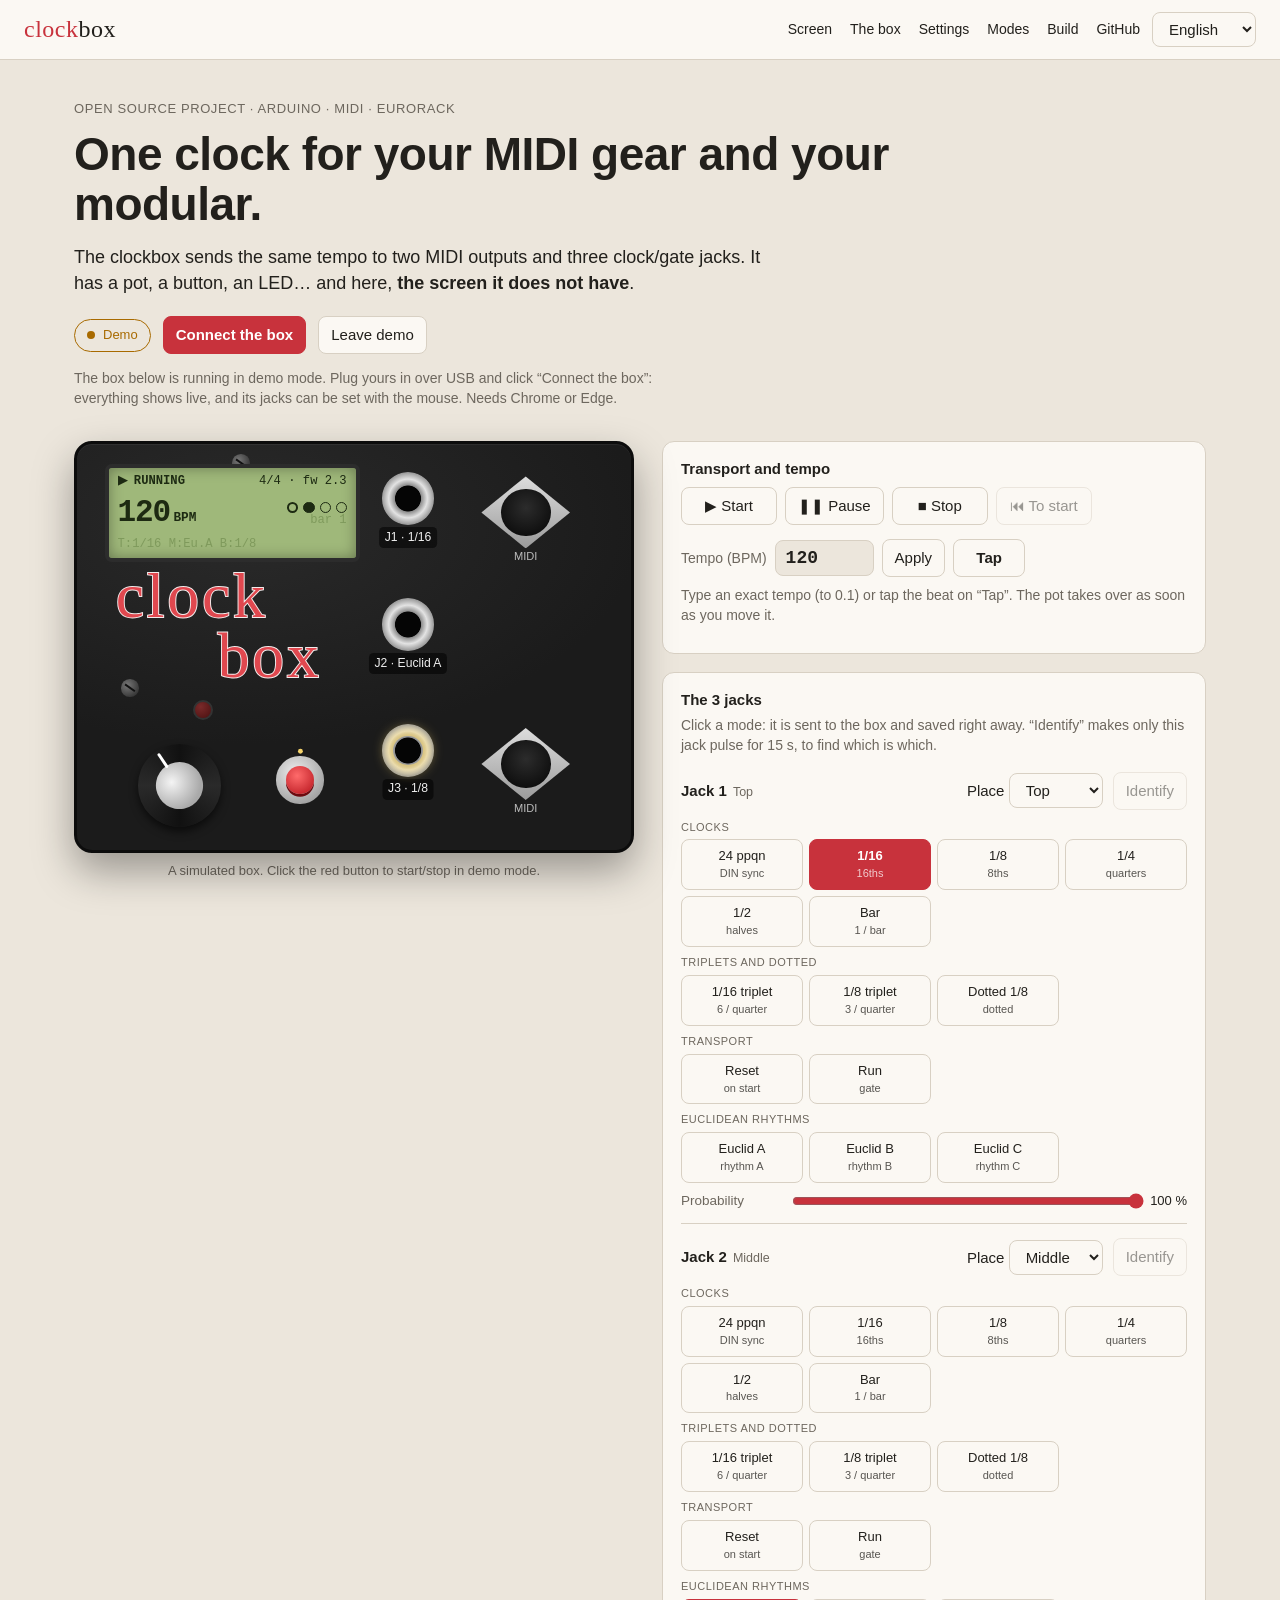
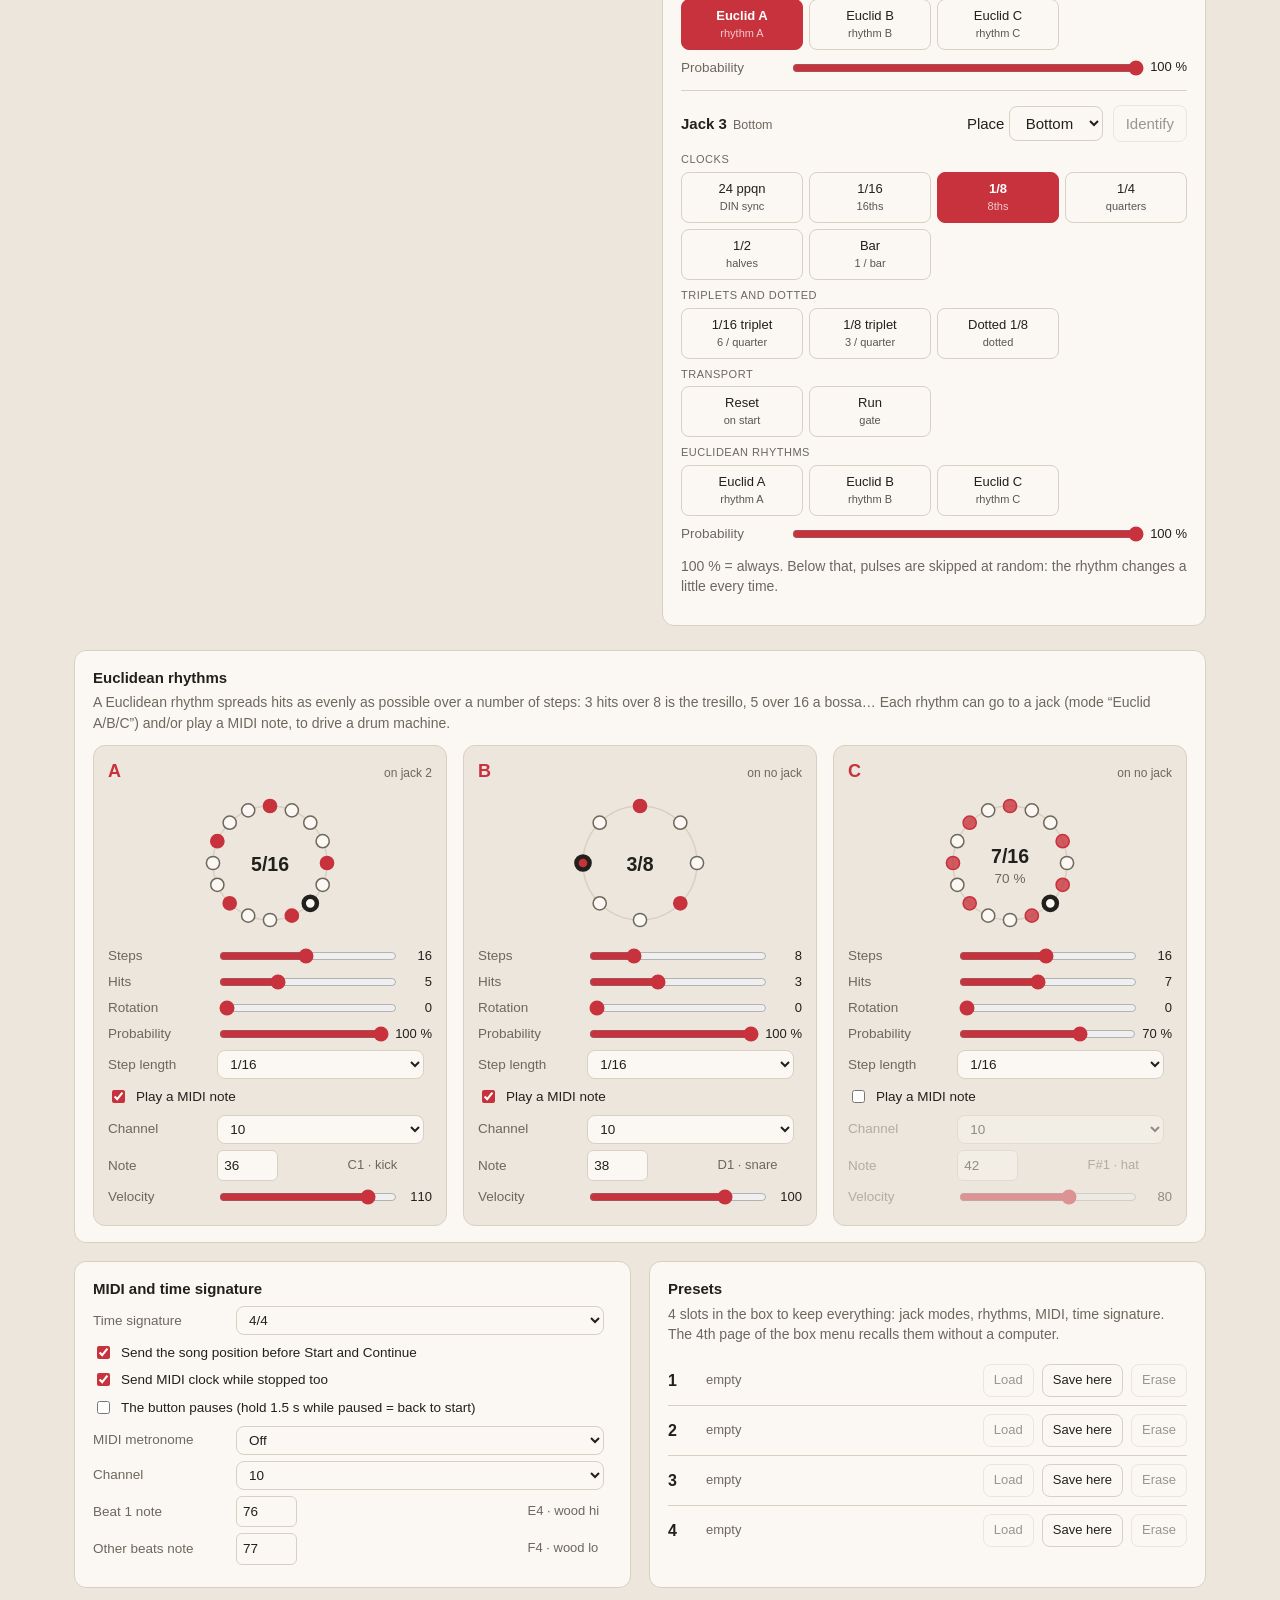
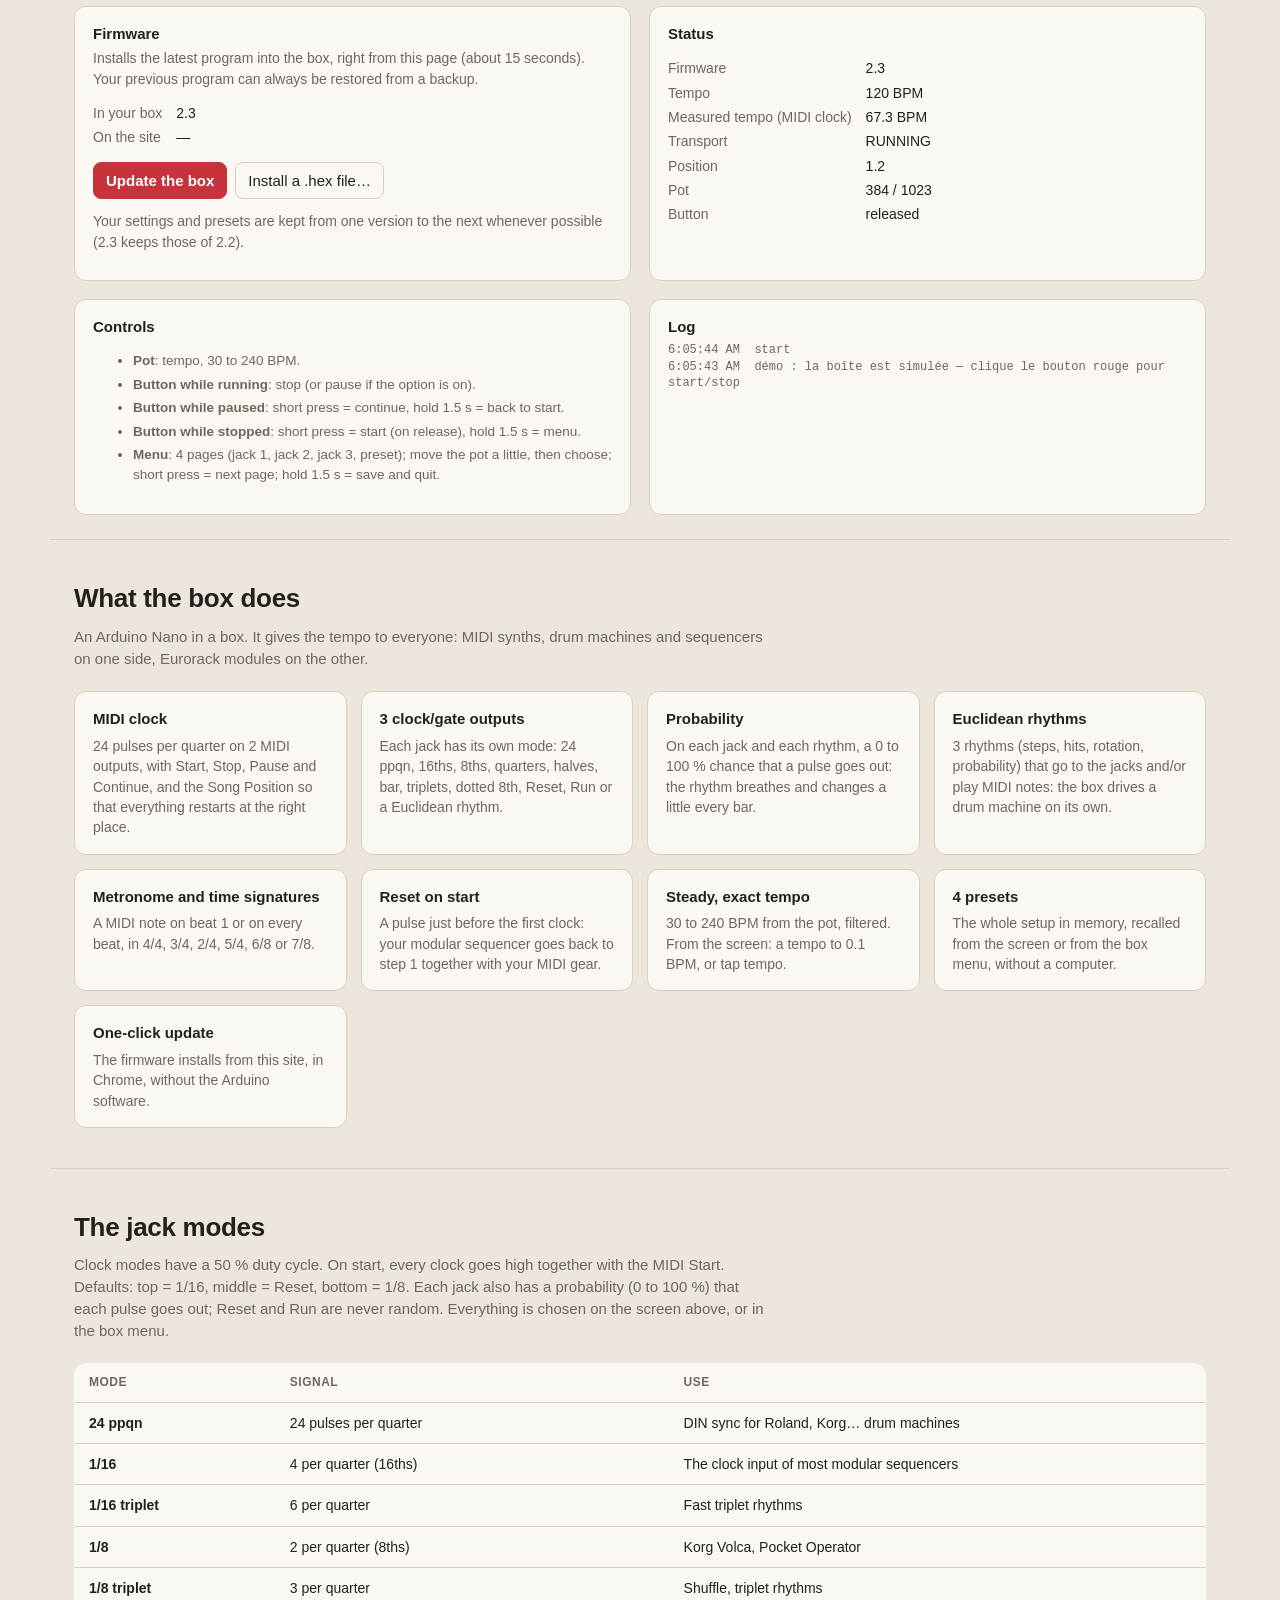
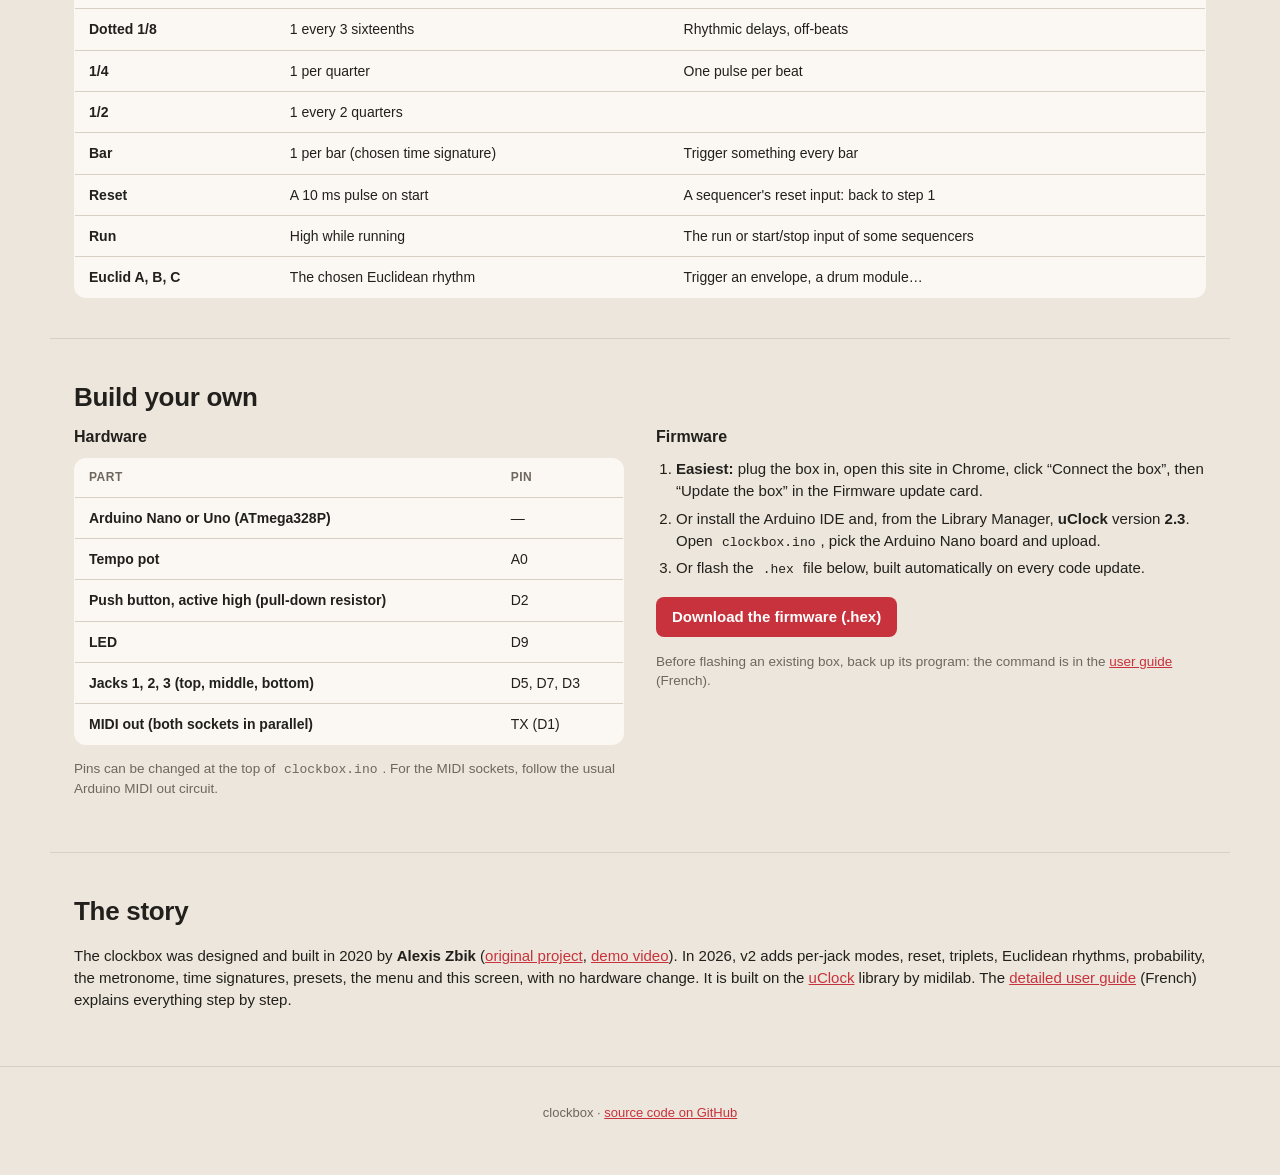
==== commit 1e017300: "Firmware 2.3: probability per jack and per Euclidean rhythm - Each jack has a probability (0-100 %) " ====
--- a/site/index.html
+++ b/site/index.html
@@ -6,8 +6,8 @@
 <title>clockbox — horloge MIDI et modulaire</title>
 <meta name="description" content="La clockbox : une horloge Arduino open source pour synchroniser machines MIDI et synthés modulaires. Avec son écran dans le navigateur.">
 <link rel="icon" href="data:image/svg+xml,%3Csvg xmlns='http://www.w3.org/2000/svg' viewBox='0 0 32 32'%3E%3Crect width='32' height='32' rx='7' fill='%231b1b1b'/%3E%3Ccircle cx='16' cy='16' r='7' fill='%23ff3b30'/%3E%3C/svg%3E">
-<link rel="stylesheet" href="screen.css?v=2.2">
-<link rel="stylesheet" href="site.css?v=2.2">
+<link rel="stylesheet" href="screen.css?v=2.3">
+<link rel="stylesheet" href="site.css?v=2.3">
 </head>
 <body>
 
@@ -76,6 +76,7 @@
       <h2 data-t="jacksTitle">Les 3 jacks</h2>
       <p data-t="jacksHelp"></p>
       <div id="jackRows"></div>
+      <p class="small" data-t="probHelp"></p>
     </div>
   </section>
 </main>
@@ -176,14 +177,15 @@
     features: `
       <div class="feat"><h3>Horloge MIDI</h3><p>24 impulsions par noire sur 2 prises MIDI, avec Start, Stop, Pause et Reprendre, et la position de départ (Song Position) pour que tout reparte au bon endroit.</p></div>
       <div class="feat"><h3>3 sorties clock/gate</h3><p>Chaque jack a son mode : 24 ppqn, doubles croches, croches, noires, blanches, mesure, triolets, croche pointée, Reset, Run ou rythme euclidien.</p></div>
-      <div class="feat"><h3>Rythmes euclidiens</h3><p>3 rythmes (pas, coups, rotation) qui sortent sur les jacks et/ou jouent des notes MIDI : la boîte pilote une boîte à rythme toute seule.</p></div>
+      <div class="feat"><h3>Probabilité</h3><p>Sur chaque jack et chaque rythme, une chance de 0 à 100 % que l'impulsion parte : le rythme respire et change un peu à chaque mesure.</p></div>
+      <div class="feat"><h3>Rythmes euclidiens</h3><p>3 rythmes (pas, coups, rotation, probabilité) qui sortent sur les jacks et/ou jouent des notes MIDI : la boîte pilote une boîte à rythme toute seule.</p></div>
       <div class="feat"><h3>Métronome et mesures</h3><p>Une note MIDI sur le 1er temps ou sur chaque temps, en 4/4, 3/4, 2/4, 5/4, 6/8 ou 7/8.</p></div>
       <div class="feat"><h3>Reset au départ</h3><p>Une impulsion juste avant le premier coup d'horloge : ton séquenceur modulaire repart au pas 1 en même temps que tes machines MIDI.</p></div>
       <div class="feat"><h3>Tempo stable et précis</h3><p>De 30 à 240 BPM au potard, filtré. Depuis l'écran : un tempo au dixième près, ou le tap tempo.</p></div>
       <div class="feat"><h3>4 préréglages</h3><p>Toute la configuration en mémoire, rappelable depuis l'écran ou depuis le menu de la boîte, sans ordinateur.</p></div>
       <div class="feat"><h3>Mise à jour en un clic</h3><p>Le firmware s'installe depuis ce site, dans Chrome, sans logiciel Arduino.</p></div>`,
     modesTitle: "Les modes des jacks",
-    modesIntro: "Les modes d'horloge ont un rapport cyclique de 50 %. Au Start, toutes les horloges montent en même temps que le Start MIDI. Réglage d'origine : haut = 1/16, milieu = Reset, bas = 1/8. Tout se choisit sur l'écran ci-dessus, ou dans le menu de la boîte.",
+    modesIntro: "Les modes d'horloge ont un rapport cyclique de 50 %. Au Start, toutes les horloges montent en même temps que le Start MIDI. Réglage d'origine : haut = 1/16, milieu = Reset, bas = 1/8. Chaque jack a aussi une probabilité (0 à 100 %) que chaque impulsion parte ; Reset et Run ne sont jamais aléatoires. Tout se choisit sur l'écran ci-dessus, ou dans le menu de la boîte.",
     modesTable: `<thead><tr><th>Mode</th><th>Signal</th><th>Pour quoi faire</th></tr></thead><tbody>
       <tr><td>24 ppqn</td><td>24 impulsions par noire</td><td>Synchro DIN des boîtes à rythme Roland, Korg…</td></tr>
       <tr><td>1/16</td><td>4 par noire (doubles croches)</td><td>L'entrée clock de la plupart des séquenceurs modulaires</td></tr>
@@ -214,7 +216,7 @@
     fwDownload: "Télécharger le firmware (.hex)",
     fwNote: "Avant de flasher une boîte existante, sauvegarde son programme : la commande est dans le <a href=\"https://github.com/Dr-John-8bits/clockbox/blob/master/MODE_D_EMPLOI.md\">mode d'emploi</a>.",
     creditsTitle: "L'histoire",
-    credits: "La clockbox a été imaginée et construite en 2020 par <b>Alexis Zbik</b> (<a href=\"https://github.com/alexiszbik/clockbox\">projet original</a>, <a href=\"https://youtu.be/OYtPbgozCbE\">vidéo de présentation</a>). En 2026, la v2 ajoute les modes par jack, le reset, les rythmes euclidiens, le métronome, les mesures, les préréglages, le menu et cet écran, sans toucher au matériel. Elle s'appuie sur la bibliothèque <a href=\"https://github.com/midilab/uClock\">uClock</a> de midilab. Le <a href=\"https://github.com/Dr-John-8bits/clockbox/blob/master/MODE_D_EMPLOI.md\">mode d'emploi détaillé</a> explique tout pas à pas.",
+    credits: "La clockbox a été imaginée et construite en 2020 par <b>Alexis Zbik</b> (<a href=\"https://github.com/alexiszbik/clockbox\">projet original</a>, <a href=\"https://youtu.be/OYtPbgozCbE\">vidéo de présentation</a>). En 2026, la v2 ajoute les modes par jack, le reset, les triolets, les rythmes euclidiens, la probabilité, le métronome, les mesures, les préréglages, le menu et cet écran, sans toucher au matériel. Elle s'appuie sur la bibliothèque <a href=\"https://github.com/midilab/uClock\">uClock</a> de midilab. Le <a href=\"https://github.com/Dr-John-8bits/clockbox/blob/master/MODE_D_EMPLOI.md\">mode d'emploi détaillé</a> explique tout pas à pas.",
     footer: "clockbox · <a href=\"https://github.com/Dr-John-8bits/clockbox\">code source sur GitHub</a>",
   },
   en: {
@@ -230,14 +232,15 @@
     features: `
       <div class="feat"><h3>MIDI clock</h3><p>24 pulses per quarter on 2 MIDI outputs, with Start, Stop, Pause and Continue, and the Song Position so that everything restarts at the right place.</p></div>
       <div class="feat"><h3>3 clock/gate outputs</h3><p>Each jack has its own mode: 24 ppqn, 16ths, 8ths, quarters, halves, bar, triplets, dotted 8th, Reset, Run or a Euclidean rhythm.</p></div>
-      <div class="feat"><h3>Euclidean rhythms</h3><p>3 rhythms (steps, hits, rotation) that go to the jacks and/or play MIDI notes: the box drives a drum machine on its own.</p></div>
+      <div class="feat"><h3>Probability</h3><p>On each jack and each rhythm, a 0 to 100 % chance that a pulse goes out: the rhythm breathes and changes a little every bar.</p></div>
+      <div class="feat"><h3>Euclidean rhythms</h3><p>3 rhythms (steps, hits, rotation, probability) that go to the jacks and/or play MIDI notes: the box drives a drum machine on its own.</p></div>
       <div class="feat"><h3>Metronome and time signatures</h3><p>A MIDI note on beat 1 or on every beat, in 4/4, 3/4, 2/4, 5/4, 6/8 or 7/8.</p></div>
       <div class="feat"><h3>Reset on start</h3><p>A pulse just before the first clock: your modular sequencer goes back to step 1 together with your MIDI gear.</p></div>
       <div class="feat"><h3>Steady, exact tempo</h3><p>30 to 240 BPM from the pot, filtered. From the screen: a tempo to 0.1 BPM, or tap tempo.</p></div>
       <div class="feat"><h3>4 presets</h3><p>The whole setup in memory, recalled from the screen or from the box menu, without a computer.</p></div>
       <div class="feat"><h3>One-click update</h3><p>The firmware installs from this site, in Chrome, without the Arduino software.</p></div>`,
     modesTitle: "The jack modes",
-    modesIntro: "Clock modes have a 50 % duty cycle. On start, every clock goes high together with the MIDI Start. Defaults: top = 1/16, middle = Reset, bottom = 1/8. Everything is chosen on the screen above, or in the box menu.",
+    modesIntro: "Clock modes have a 50 % duty cycle. On start, every clock goes high together with the MIDI Start. Defaults: top = 1/16, middle = Reset, bottom = 1/8. Each jack also has a probability (0 to 100 %) that each pulse goes out; Reset and Run are never random. Everything is chosen on the screen above, or in the box menu.",
     modesTable: `<thead><tr><th>Mode</th><th>Signal</th><th>Use</th></tr></thead><tbody>
       <tr><td>24 ppqn</td><td>24 pulses per quarter</td><td>DIN sync for Roland, Korg… drum machines</td></tr>
       <tr><td>1/16</td><td>4 per quarter (16ths)</td><td>The clock input of most modular sequencers</td></tr>
@@ -268,11 +271,11 @@
     fwDownload: "Download the firmware (.hex)",
     fwNote: "Before flashing an existing box, back up its program: the command is in the <a href=\"https://github.com/Dr-John-8bits/clockbox/blob/master/MODE_D_EMPLOI.md\">user guide</a> (French).",
     creditsTitle: "The story",
-    credits: "The clockbox was designed and built in 2020 by <b>Alexis Zbik</b> (<a href=\"https://github.com/alexiszbik/clockbox\">original project</a>, <a href=\"https://youtu.be/OYtPbgozCbE\">demo video</a>). In 2026, v2 adds per-jack modes, reset, Euclidean rhythms, the metronome, time signatures, presets, the menu and this screen, with no hardware change. It is built on the <a href=\"https://github.com/midilab/uClock\">uClock</a> library by midilab. The <a href=\"https://github.com/Dr-John-8bits/clockbox/blob/master/MODE_D_EMPLOI.md\">detailed user guide</a> (French) explains everything step by step.",
+    credits: "The clockbox was designed and built in 2020 by <b>Alexis Zbik</b> (<a href=\"https://github.com/alexiszbik/clockbox\">original project</a>, <a href=\"https://youtu.be/OYtPbgozCbE\">demo video</a>). In 2026, v2 adds per-jack modes, reset, triplets, Euclidean rhythms, probability, the metronome, time signatures, presets, the menu and this screen, with no hardware change. It is built on the <a href=\"https://github.com/midilab/uClock\">uClock</a> library by midilab. The <a href=\"https://github.com/Dr-John-8bits/clockbox/blob/master/MODE_D_EMPLOI.md\">detailed user guide</a> (French) explains everything step by step.",
     footer: "clockbox · <a href=\"https://github.com/Dr-John-8bits/clockbox\">source code on GitHub</a>",
   }
 };
 </script>
-<script src="screen.js?v=2.2"></script>
+<script src="screen.js?v=2.3"></script>
 </body>
 </html>
--- a/site/screen.css
+++ b/site/screen.css
@@ -229,3 +229,5 @@
   .fwbtns { display: flex; flex-wrap: wrap; gap: 8px; margin: 12px 0; }
   .pbar { height: 8px; background: var(--line); border-radius: 4px; overflow: hidden; margin: 6px 0; }
   .pbar i { display: block; height: 100%; width: 0; background: var(--accent); transition: width 120ms; }
+  .ring .lbl.sm { font-size: 9px; font-weight: 400; fill: var(--muted); }
+  .jackrow .fld { margin-top: 4px; }
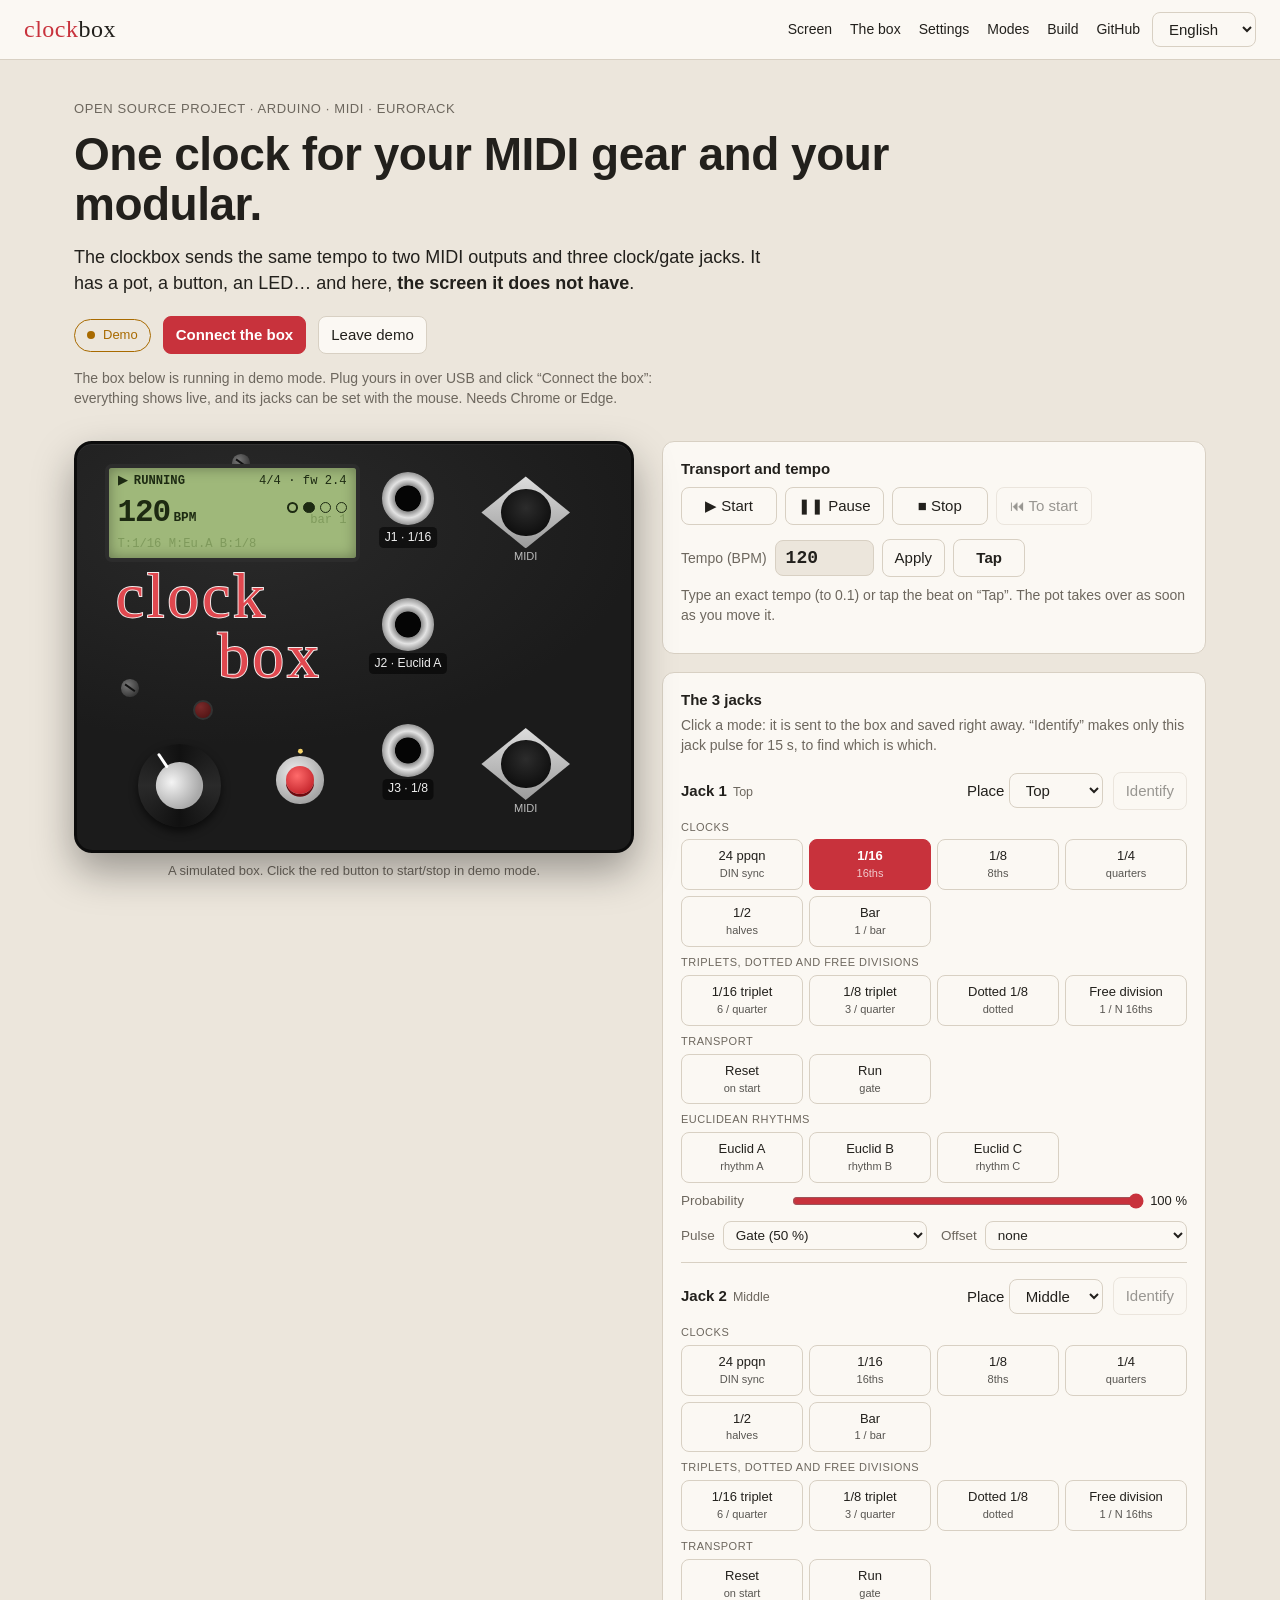
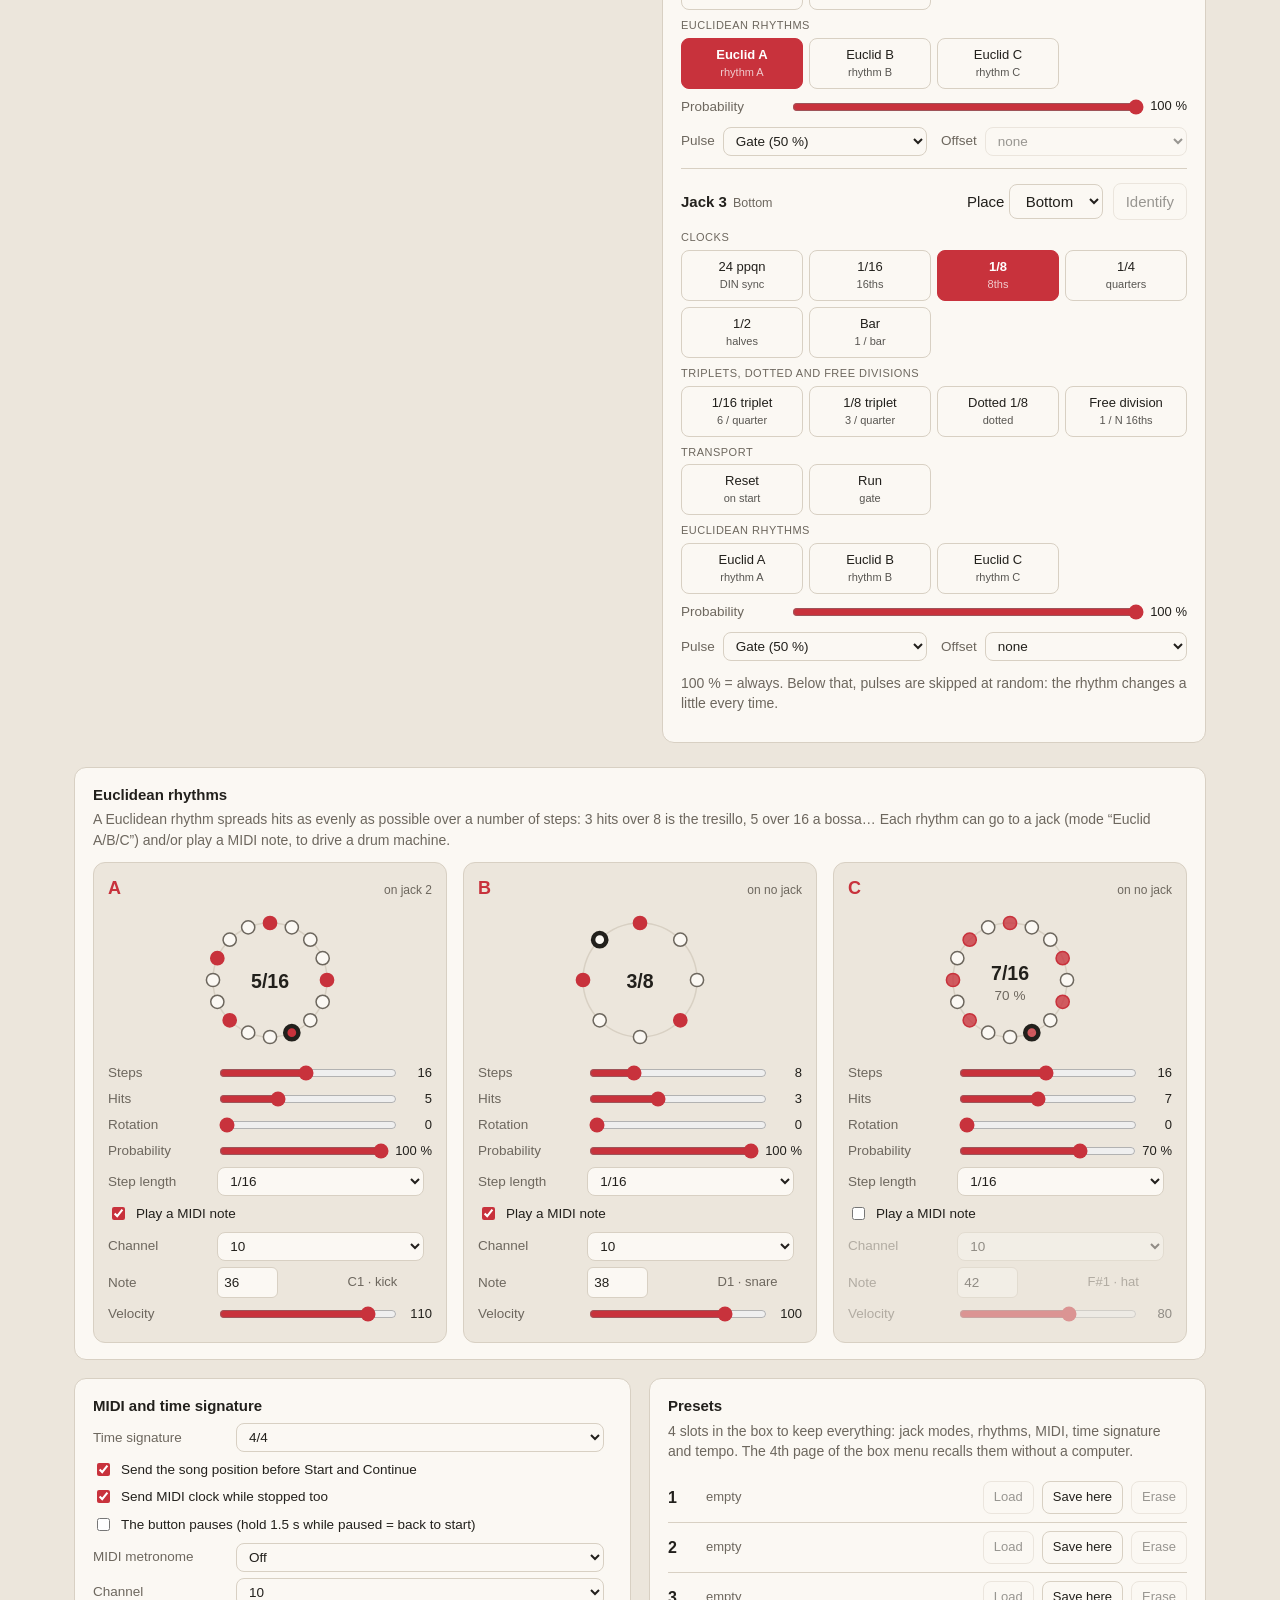
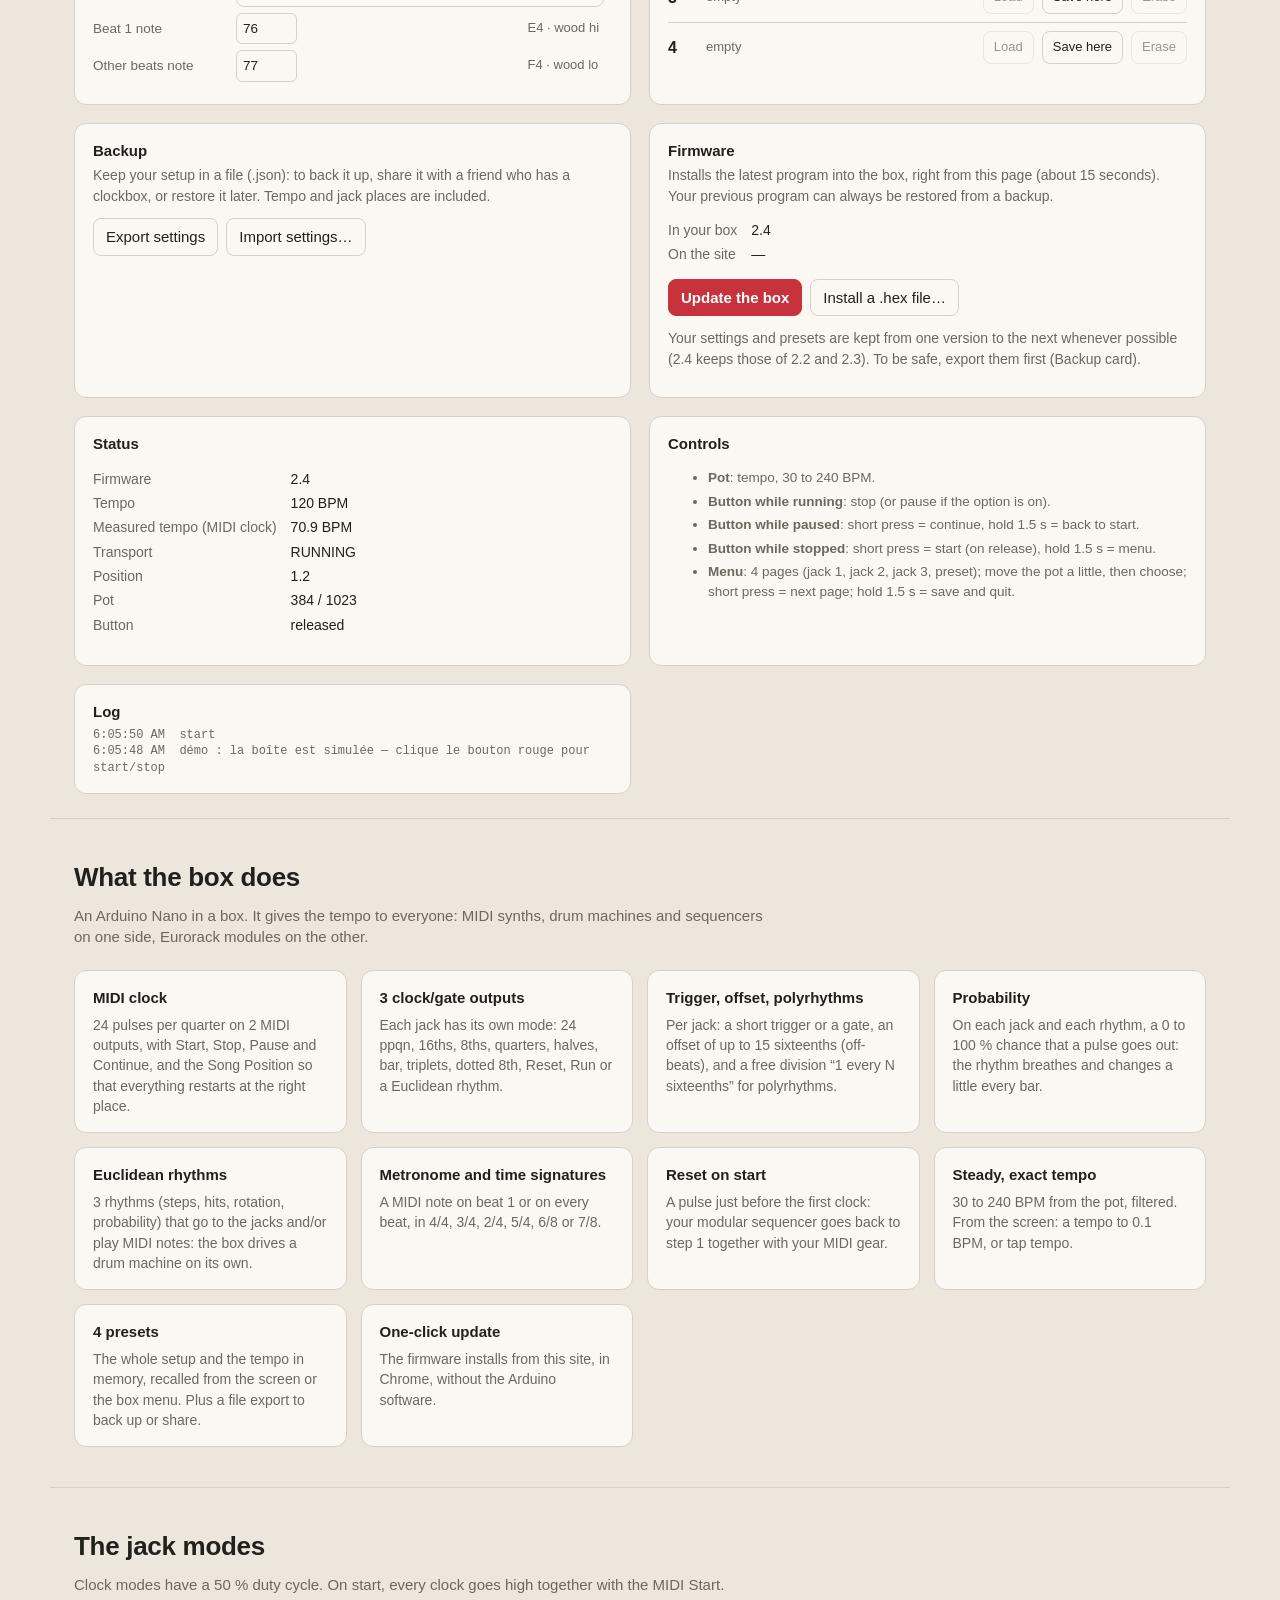
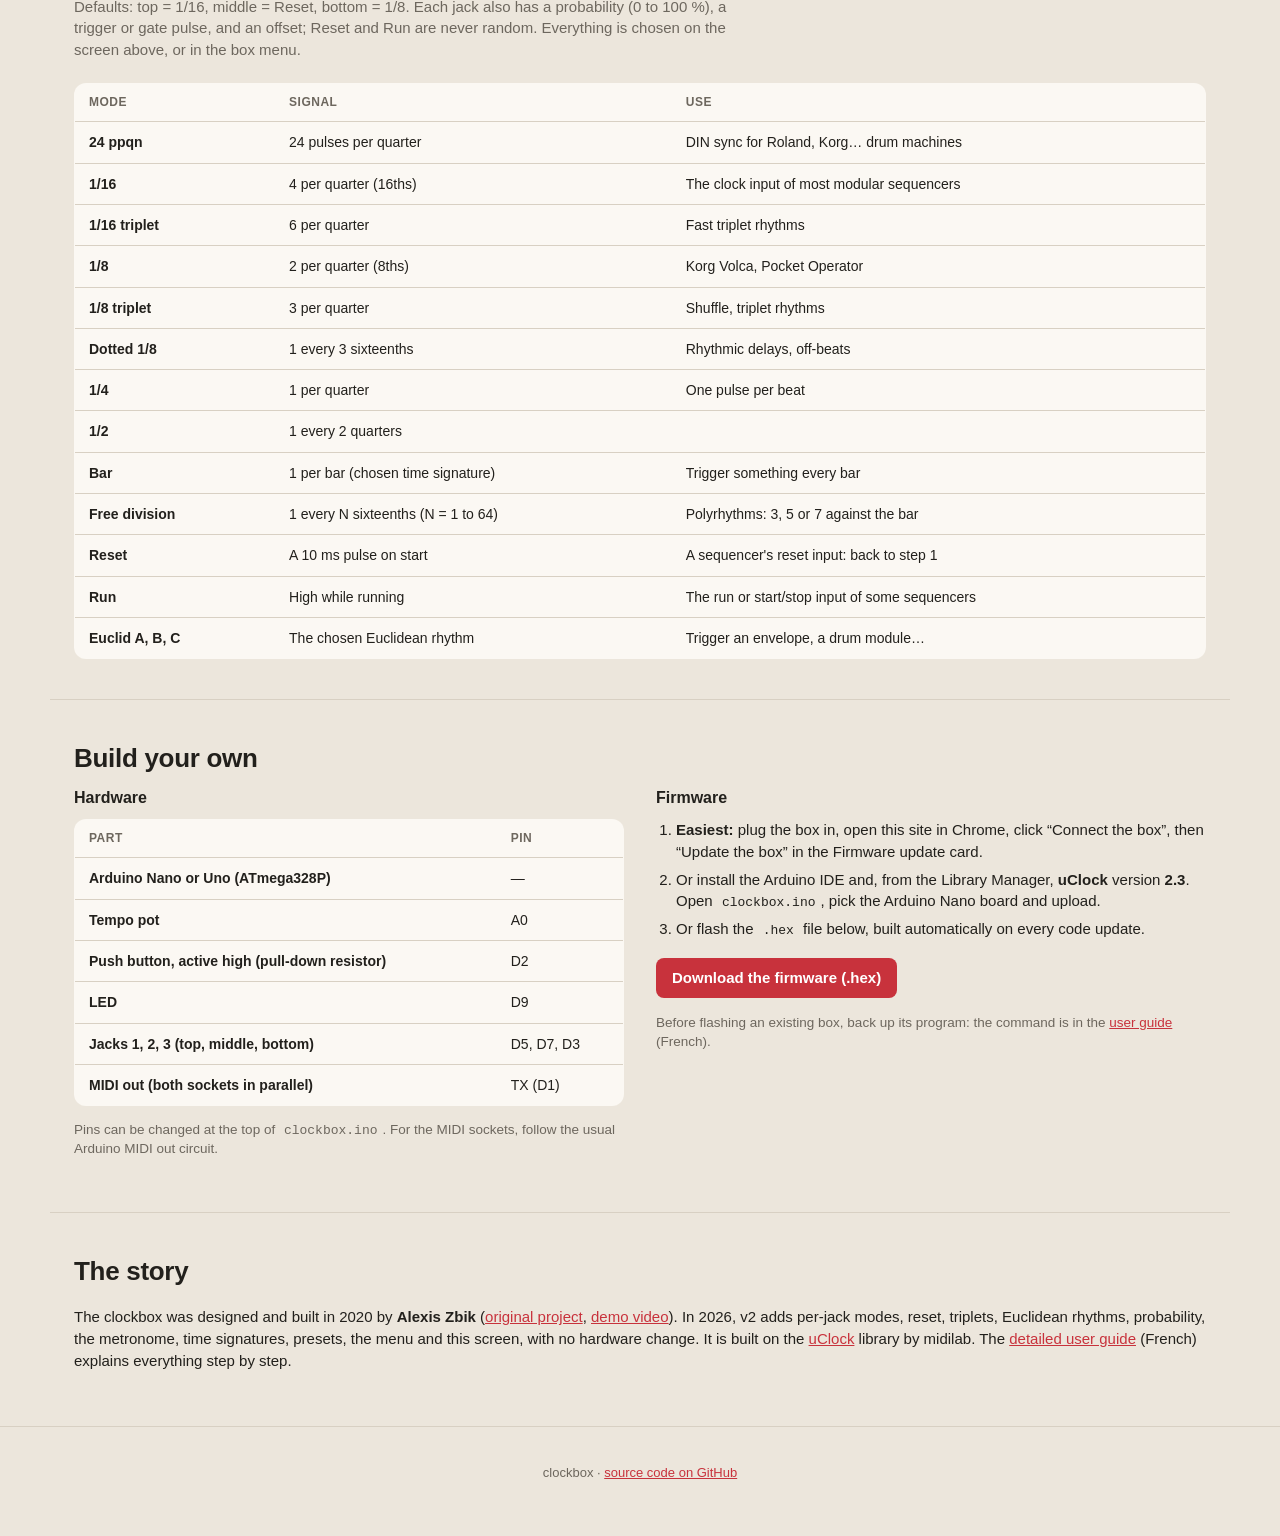
==== commit 6de79d93: "Firmware 2.4: trigger/gate, offset, free division, preset tempo, export - Per jack: pulse length (ga" ====
--- a/site/index.html
+++ b/site/index.html
@@ -6,8 +6,8 @@
 <title>clockbox — horloge MIDI et modulaire</title>
 <meta name="description" content="La clockbox : une horloge Arduino open source pour synchroniser machines MIDI et synthés modulaires. Avec son écran dans le navigateur.">
 <link rel="icon" href="data:image/svg+xml,%3Csvg xmlns='http://www.w3.org/2000/svg' viewBox='0 0 32 32'%3E%3Crect width='32' height='32' rx='7' fill='%231b1b1b'/%3E%3Ccircle cx='16' cy='16' r='7' fill='%23ff3b30'/%3E%3C/svg%3E">
-<link rel="stylesheet" href="screen.css?v=2.3">
-<link rel="stylesheet" href="site.css?v=2.3">
+<link rel="stylesheet" href="screen.css?v=2.4">
+<link rel="stylesheet" href="site.css?v=2.4">
 </head>
 <body>
 
@@ -96,6 +96,16 @@
     <h2 data-t="presetsTitle">Préréglages</h2>
     <p data-t="presetsHelp"></p>
     <div id="presets"></div>
+  </div>
+  <div class="card needs-config">
+    <h2 data-t="backupTitle">Sauvegarde</h2>
+    <p data-t="backupHelp"></p>
+    <div class="fwbtns">
+      <button id="expBtn" data-t="expBtn">Exporter les réglages</button>
+      <button id="impBtn" data-t="impBtn">Importer des réglages…</button>
+      <input id="impFile" type="file" accept=".json,application/json" hidden>
+    </div>
+    <p class="small" id="backupMsg"></p>
   </div>
   <div class="card">
     <h2 data-t="fwTitle">Mise à jour du firmware</h2>
@@ -177,15 +187,16 @@
     features: `
       <div class="feat"><h3>Horloge MIDI</h3><p>24 impulsions par noire sur 2 prises MIDI, avec Start, Stop, Pause et Reprendre, et la position de départ (Song Position) pour que tout reparte au bon endroit.</p></div>
       <div class="feat"><h3>3 sorties clock/gate</h3><p>Chaque jack a son mode : 24 ppqn, doubles croches, croches, noires, blanches, mesure, triolets, croche pointée, Reset, Run ou rythme euclidien.</p></div>
+      <div class="feat"><h3>Trigger, décalage, polyrythmes</h3><p>Par jack : impulsion courte (trigger) ou gate, décalage jusqu'à 15 doubles croches (contretemps), et division libre « 1 toutes les N doubles croches » pour des polyrythmes.</p></div>
       <div class="feat"><h3>Probabilité</h3><p>Sur chaque jack et chaque rythme, une chance de 0 à 100 % que l'impulsion parte : le rythme respire et change un peu à chaque mesure.</p></div>
       <div class="feat"><h3>Rythmes euclidiens</h3><p>3 rythmes (pas, coups, rotation, probabilité) qui sortent sur les jacks et/ou jouent des notes MIDI : la boîte pilote une boîte à rythme toute seule.</p></div>
       <div class="feat"><h3>Métronome et mesures</h3><p>Une note MIDI sur le 1er temps ou sur chaque temps, en 4/4, 3/4, 2/4, 5/4, 6/8 ou 7/8.</p></div>
       <div class="feat"><h3>Reset au départ</h3><p>Une impulsion juste avant le premier coup d'horloge : ton séquenceur modulaire repart au pas 1 en même temps que tes machines MIDI.</p></div>
       <div class="feat"><h3>Tempo stable et précis</h3><p>De 30 à 240 BPM au potard, filtré. Depuis l'écran : un tempo au dixième près, ou le tap tempo.</p></div>
-      <div class="feat"><h3>4 préréglages</h3><p>Toute la configuration en mémoire, rappelable depuis l'écran ou depuis le menu de la boîte, sans ordinateur.</p></div>
+      <div class="feat"><h3>4 préréglages</h3><p>Toute la configuration et le tempo en mémoire, rappelables depuis l'écran ou depuis le menu de la boîte. Et un export en fichier pour sauvegarder ou partager.</p></div>
       <div class="feat"><h3>Mise à jour en un clic</h3><p>Le firmware s'installe depuis ce site, dans Chrome, sans logiciel Arduino.</p></div>`,
     modesTitle: "Les modes des jacks",
-    modesIntro: "Les modes d'horloge ont un rapport cyclique de 50 %. Au Start, toutes les horloges montent en même temps que le Start MIDI. Réglage d'origine : haut = 1/16, milieu = Reset, bas = 1/8. Chaque jack a aussi une probabilité (0 à 100 %) que chaque impulsion parte ; Reset et Run ne sont jamais aléatoires. Tout se choisit sur l'écran ci-dessus, ou dans le menu de la boîte.",
+    modesIntro: "Les modes d'horloge ont un rapport cyclique de 50 %. Au Start, toutes les horloges montent en même temps que le Start MIDI. Réglage d'origine : haut = 1/16, milieu = Reset, bas = 1/8. Chaque jack a aussi une probabilité (0 à 100 %), une impulsion trigger ou gate, et un décalage ; Reset et Run ne sont jamais aléatoires. Tout se choisit sur l'écran ci-dessus, ou dans le menu de la boîte.",
     modesTable: `<thead><tr><th>Mode</th><th>Signal</th><th>Pour quoi faire</th></tr></thead><tbody>
       <tr><td>24 ppqn</td><td>24 impulsions par noire</td><td>Synchro DIN des boîtes à rythme Roland, Korg…</td></tr>
       <tr><td>1/16</td><td>4 par noire (doubles croches)</td><td>L'entrée clock de la plupart des séquenceurs modulaires</td></tr>
@@ -196,6 +207,7 @@
       <tr><td>1/4</td><td>1 par noire</td><td>Un battement par temps</td></tr>
       <tr><td>1/2</td><td>1 toutes les 2 noires</td><td></td></tr>
       <tr><td>Mesure</td><td>1 par mesure (selon la mesure choisie)</td><td>Déclencher quelque chose à chaque mesure</td></tr>
+      <tr><td>Division libre</td><td>1 toutes les N doubles croches (N = 1 à 64)</td><td>Polyrythmes : 3, 5 ou 7 contre la mesure</td></tr>
       <tr><td>Reset</td><td>Une impulsion de 10 ms au Start</td><td>L'entrée reset d'un séquenceur : retour au pas 1</td></tr>
       <tr><td>Run</td><td>Haut tant que ça tourne</td><td>L'entrée run ou start/stop de certains séquenceurs</td></tr>
       <tr><td>Euclide A, B, C</td><td>Le rythme euclidien choisi</td><td>Déclencher une enveloppe, un module de percussion…</td></tr></tbody>`,
@@ -232,15 +244,16 @@
     features: `
       <div class="feat"><h3>MIDI clock</h3><p>24 pulses per quarter on 2 MIDI outputs, with Start, Stop, Pause and Continue, and the Song Position so that everything restarts at the right place.</p></div>
       <div class="feat"><h3>3 clock/gate outputs</h3><p>Each jack has its own mode: 24 ppqn, 16ths, 8ths, quarters, halves, bar, triplets, dotted 8th, Reset, Run or a Euclidean rhythm.</p></div>
+      <div class="feat"><h3>Trigger, offset, polyrhythms</h3><p>Per jack: a short trigger or a gate, an offset of up to 15 sixteenths (off-beats), and a free division “1 every N sixteenths” for polyrhythms.</p></div>
       <div class="feat"><h3>Probability</h3><p>On each jack and each rhythm, a 0 to 100 % chance that a pulse goes out: the rhythm breathes and changes a little every bar.</p></div>
       <div class="feat"><h3>Euclidean rhythms</h3><p>3 rhythms (steps, hits, rotation, probability) that go to the jacks and/or play MIDI notes: the box drives a drum machine on its own.</p></div>
       <div class="feat"><h3>Metronome and time signatures</h3><p>A MIDI note on beat 1 or on every beat, in 4/4, 3/4, 2/4, 5/4, 6/8 or 7/8.</p></div>
       <div class="feat"><h3>Reset on start</h3><p>A pulse just before the first clock: your modular sequencer goes back to step 1 together with your MIDI gear.</p></div>
       <div class="feat"><h3>Steady, exact tempo</h3><p>30 to 240 BPM from the pot, filtered. From the screen: a tempo to 0.1 BPM, or tap tempo.</p></div>
-      <div class="feat"><h3>4 presets</h3><p>The whole setup in memory, recalled from the screen or from the box menu, without a computer.</p></div>
+      <div class="feat"><h3>4 presets</h3><p>The whole setup and the tempo in memory, recalled from the screen or the box menu. Plus a file export to back up or share.</p></div>
       <div class="feat"><h3>One-click update</h3><p>The firmware installs from this site, in Chrome, without the Arduino software.</p></div>`,
     modesTitle: "The jack modes",
-    modesIntro: "Clock modes have a 50 % duty cycle. On start, every clock goes high together with the MIDI Start. Defaults: top = 1/16, middle = Reset, bottom = 1/8. Each jack also has a probability (0 to 100 %) that each pulse goes out; Reset and Run are never random. Everything is chosen on the screen above, or in the box menu.",
+    modesIntro: "Clock modes have a 50 % duty cycle. On start, every clock goes high together with the MIDI Start. Defaults: top = 1/16, middle = Reset, bottom = 1/8. Each jack also has a probability (0 to 100 %), a trigger or gate pulse, and an offset; Reset and Run are never random. Everything is chosen on the screen above, or in the box menu.",
     modesTable: `<thead><tr><th>Mode</th><th>Signal</th><th>Use</th></tr></thead><tbody>
       <tr><td>24 ppqn</td><td>24 pulses per quarter</td><td>DIN sync for Roland, Korg… drum machines</td></tr>
       <tr><td>1/16</td><td>4 per quarter (16ths)</td><td>The clock input of most modular sequencers</td></tr>
@@ -251,6 +264,7 @@
       <tr><td>1/4</td><td>1 per quarter</td><td>One pulse per beat</td></tr>
       <tr><td>1/2</td><td>1 every 2 quarters</td><td></td></tr>
       <tr><td>Bar</td><td>1 per bar (chosen time signature)</td><td>Trigger something every bar</td></tr>
+      <tr><td>Free division</td><td>1 every N sixteenths (N = 1 to 64)</td><td>Polyrhythms: 3, 5 or 7 against the bar</td></tr>
       <tr><td>Reset</td><td>A 10 ms pulse on start</td><td>A sequencer's reset input: back to step 1</td></tr>
       <tr><td>Run</td><td>High while running</td><td>The run or start/stop input of some sequencers</td></tr>
       <tr><td>Euclid A, B, C</td><td>The chosen Euclidean rhythm</td><td>Trigger an envelope, a drum module…</td></tr></tbody>`,
@@ -276,6 +290,6 @@
   }
 };
 </script>
-<script src="screen.js?v=2.3"></script>
+<script src="screen.js?v=2.4"></script>
 </body>
 </html>
--- a/site/screen.css
+++ b/site/screen.css
@@ -231,3 +231,6 @@
   .pbar i { display: block; height: 100%; width: 0; background: var(--accent); transition: width 120ms; }
   .ring .lbl.sm { font-size: 9px; font-weight: 400; fill: var(--muted); }
   .jackrow .fld { margin-top: 4px; }
+  .jx { display: grid; grid-template-columns: repeat(auto-fit, minmax(170px, 1fr)); gap: 0 14px; }
+  .jx .fld { grid-template-columns: auto 1fr; }
+  .jx select, .jx input { width: 100%; }
